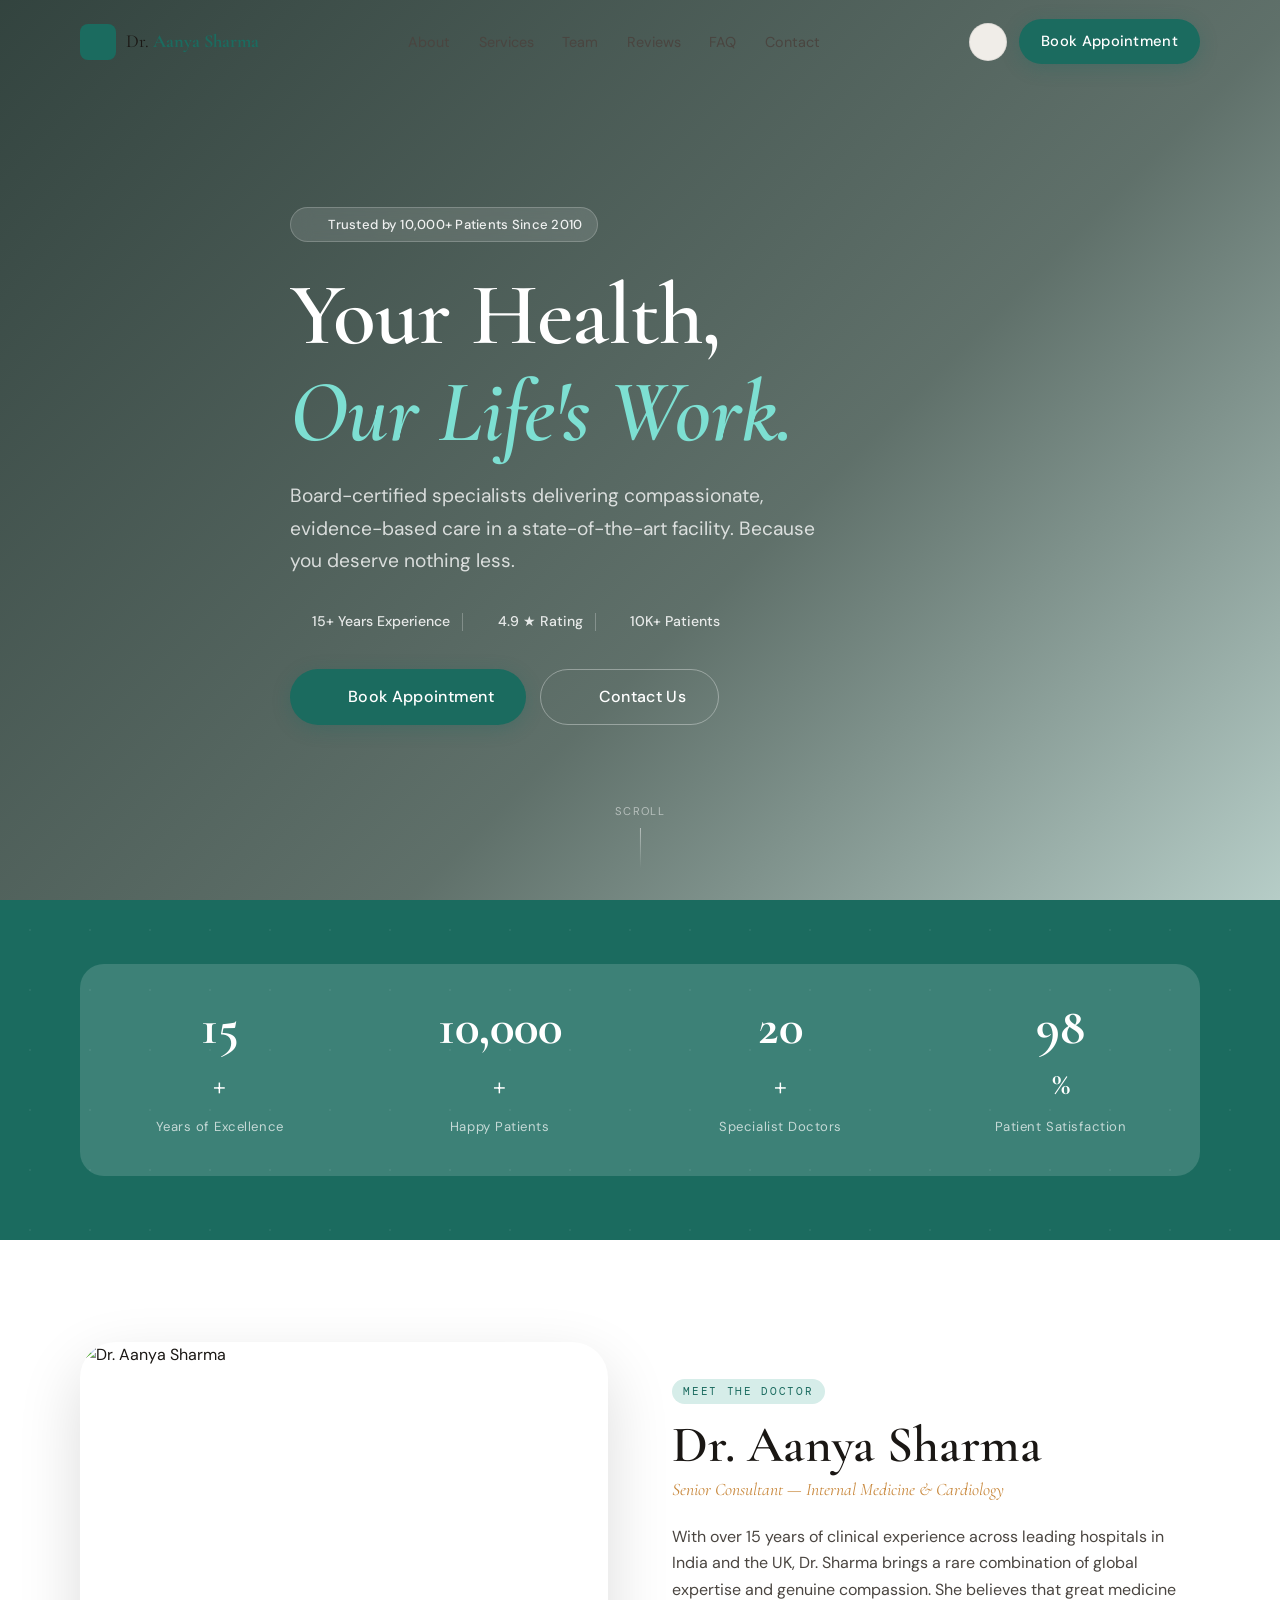
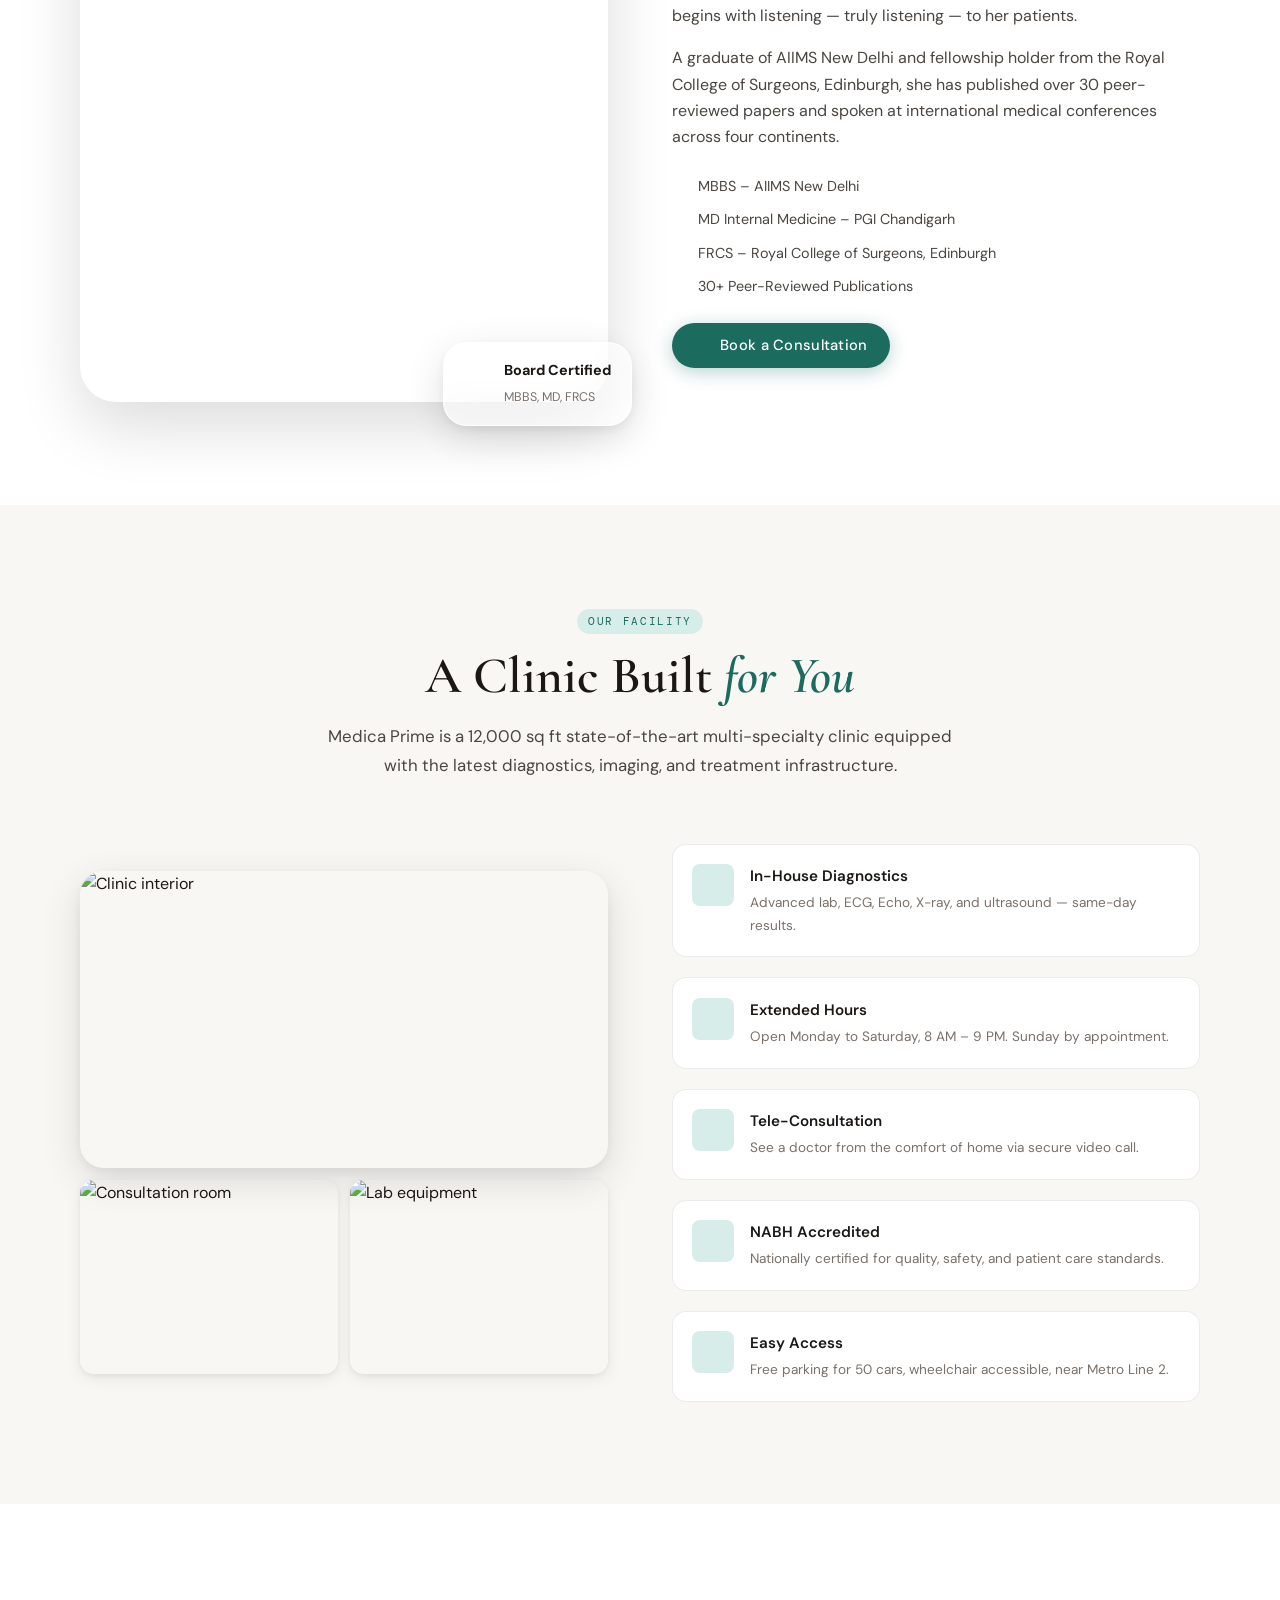
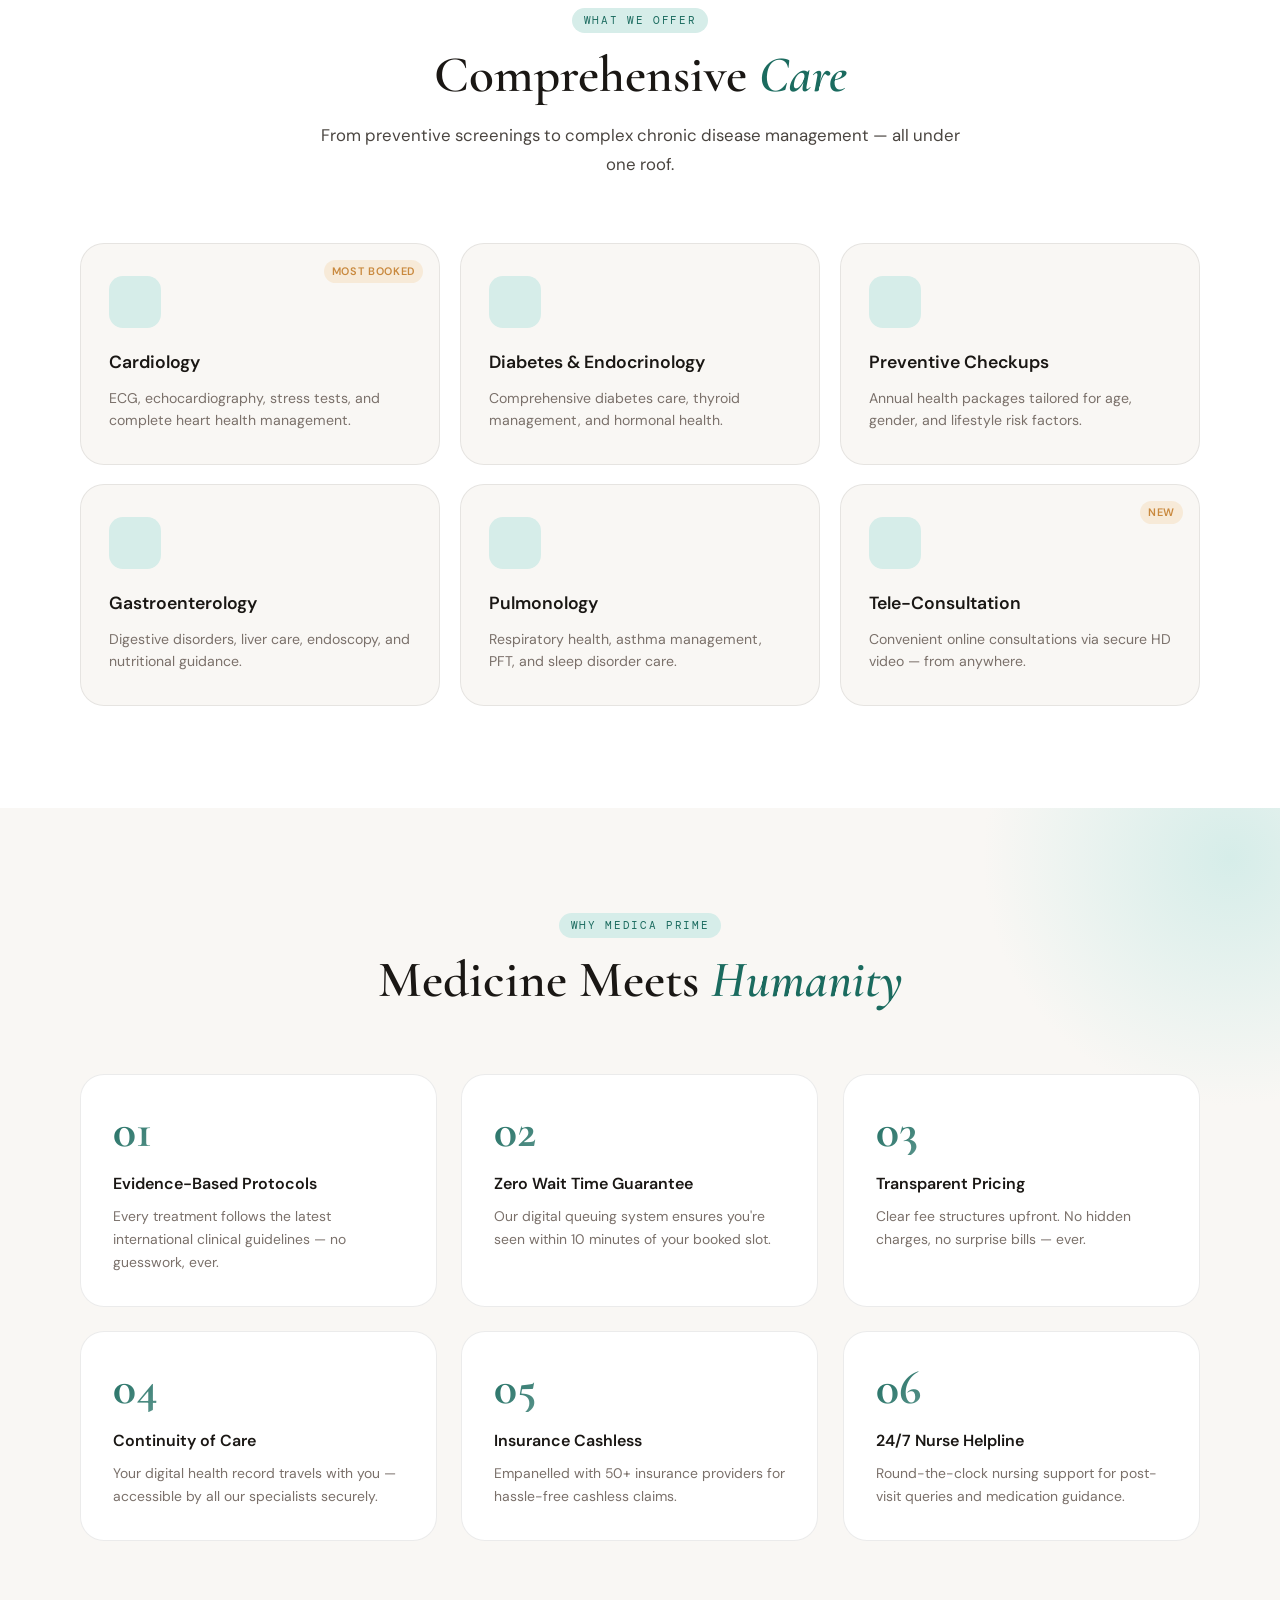
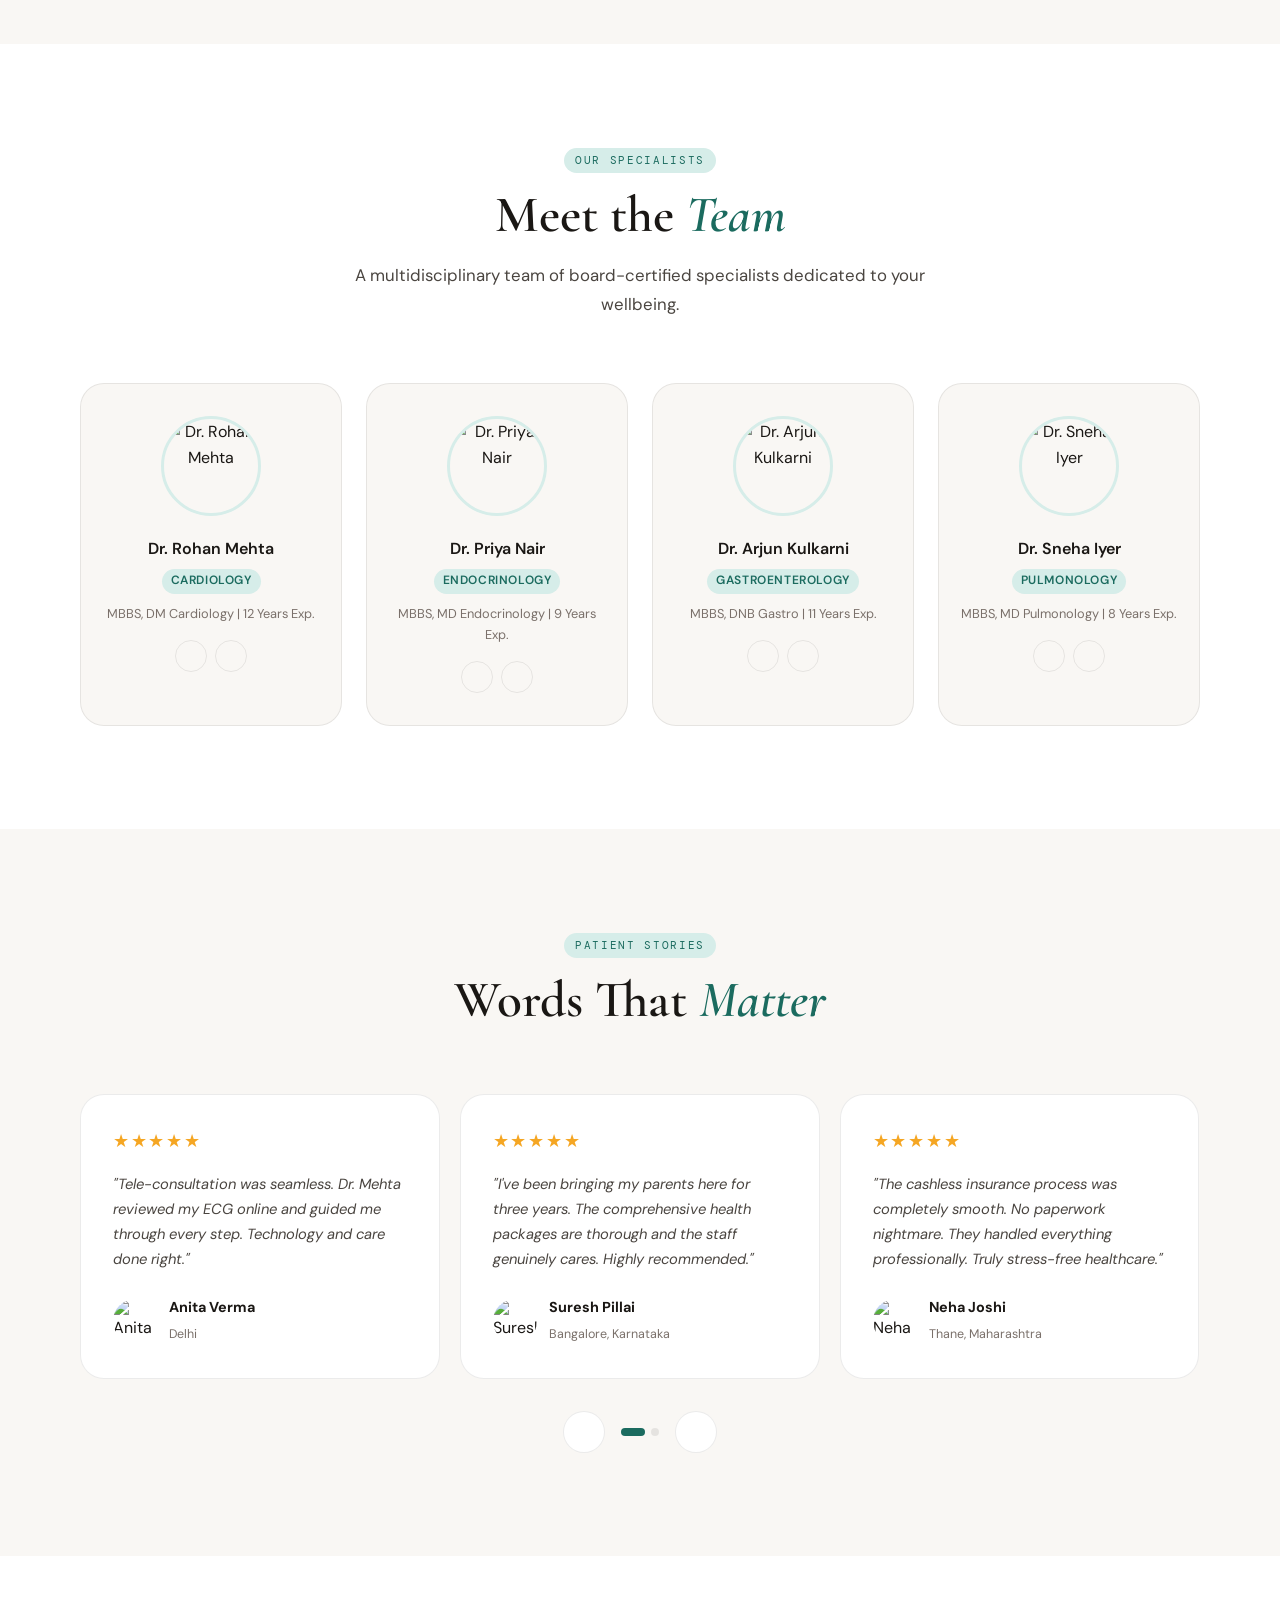
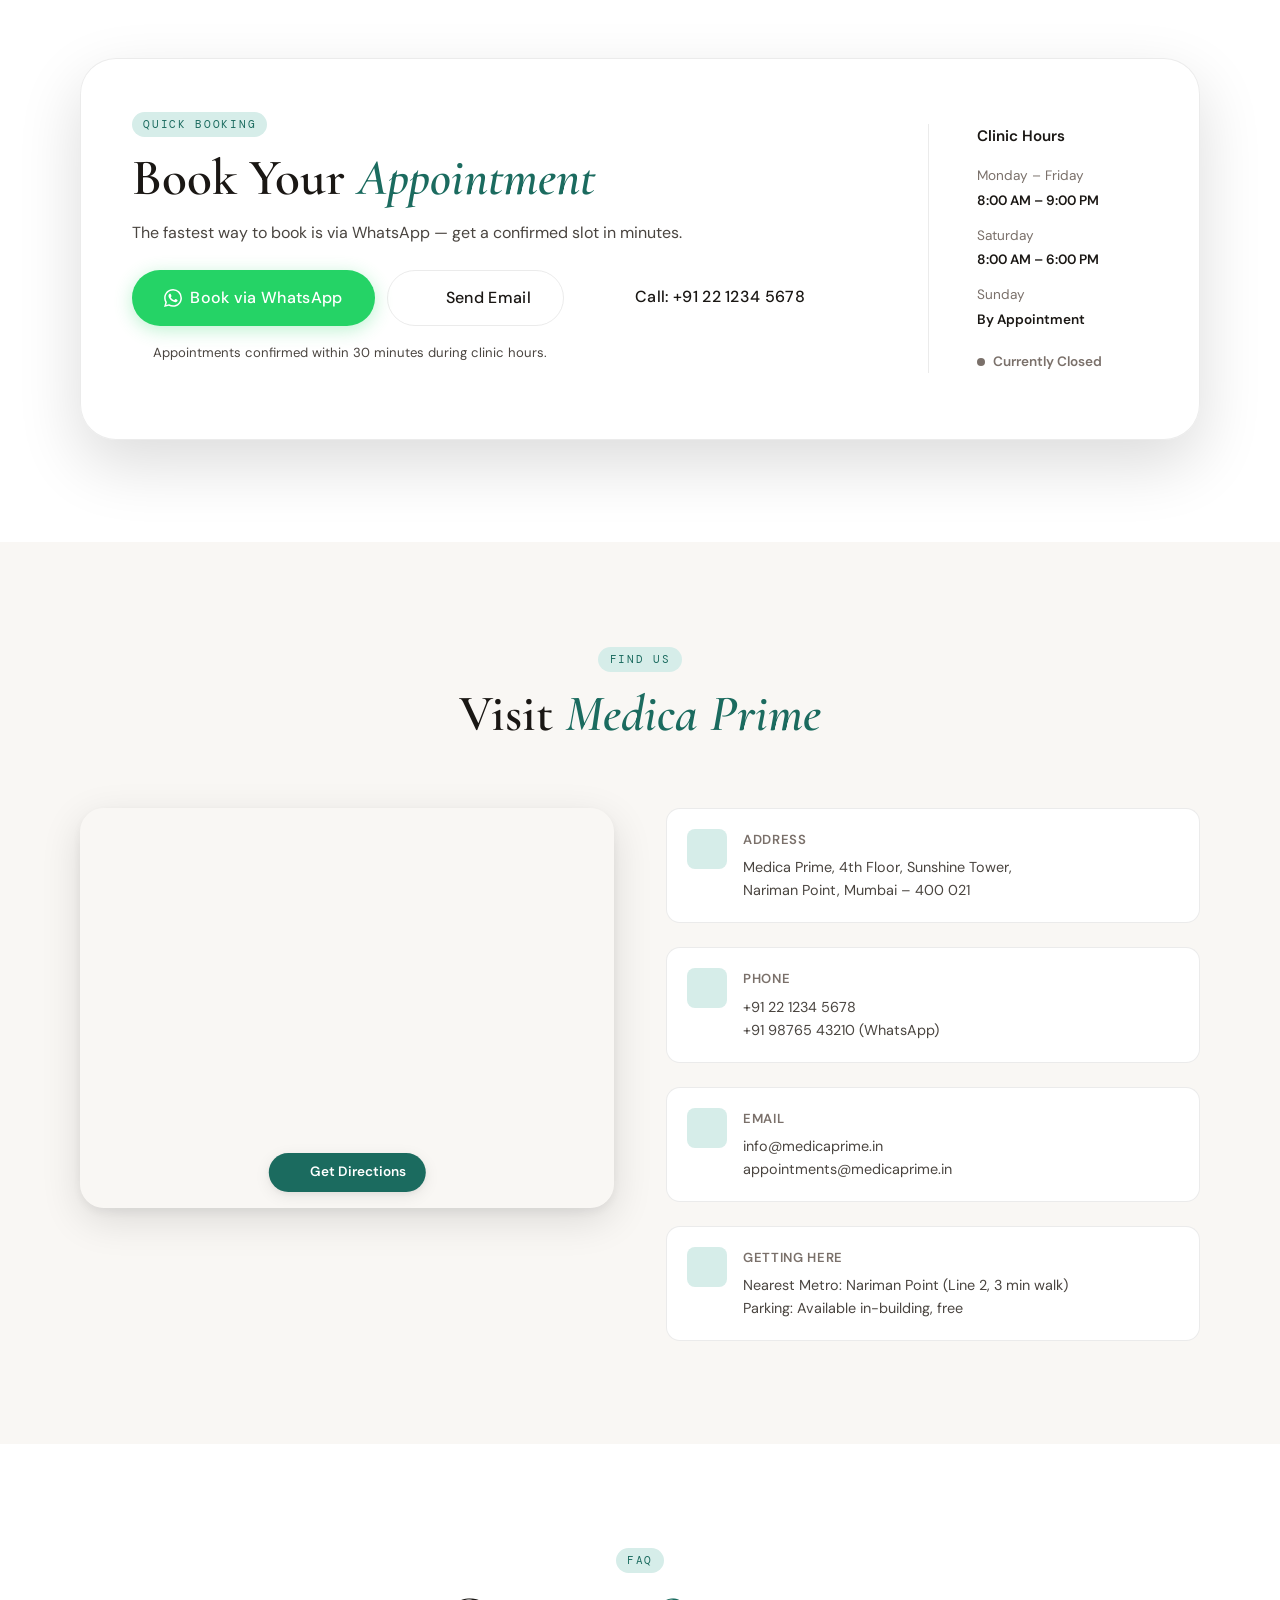
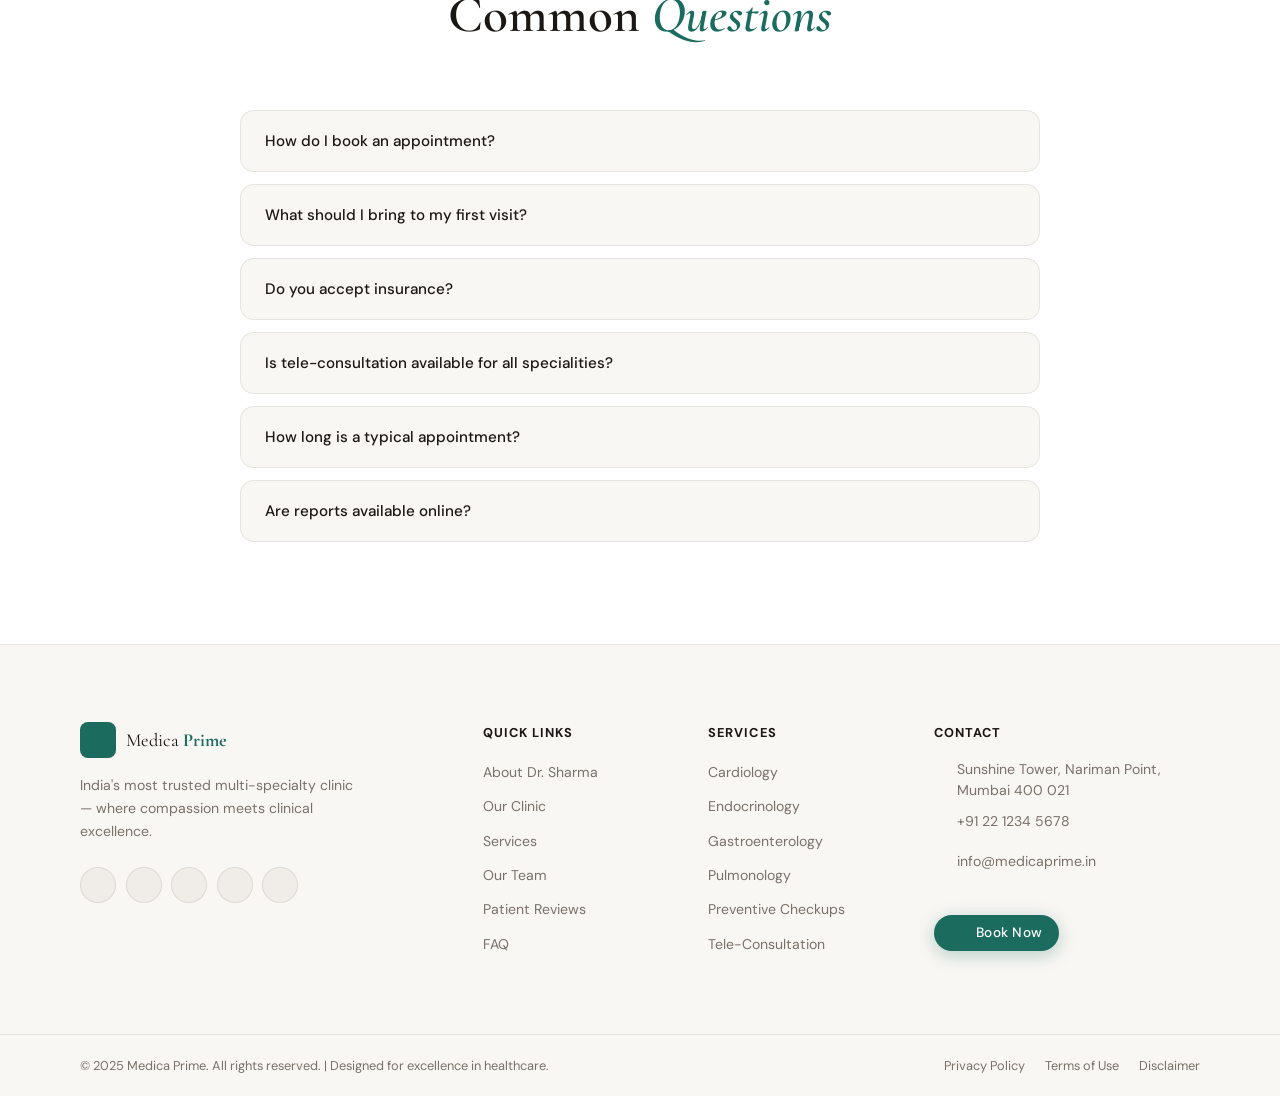
==== indx.html @ 6bb659cd "Initial commit" ====
<!DOCTYPE html>
<html lang="en" data-theme="light">
<head>
  <meta charset="UTF-8" />
  <meta name="viewport" content="width=device-width, initial-scale=1.0" />
  <meta name="description" content="Dr. Aanya Sharma – Premium Multi-Specialty Clinic in Mumbai. Book your appointment today for world-class healthcare." />
  <meta name="keywords" content="doctor, clinic, appointment, healthcare, Mumbai, specialist" />
  <meta property="og:title" content="Dr. Aanya Sharma | Premium Clinic" />
  <meta property="og:description" content="World-class healthcare with a personal touch." />
  <title>Dr. Aanya Sharma | Premium Multi-Specialty Clinic</title>

  <!-- Fonts -->
  <link rel="preconnect" href="https://fonts.googleapis.com" />
  <link rel="preconnect" href="https://fonts.gstatic.com" crossorigin />
  <link href="https://fonts.googleapis.com/css2?family=Cormorant+Garamond:ital,wght@0,300;0,400;0,600;0,700;1,400&family=DM+Sans:wght@300;400;500;600&family=DM+Mono:wght@400;500&display=swap" rel="stylesheet" />

  <!-- Lucide Icons CDN -->
  <script src="https://unpkg.com/lucide@latest/dist/umd/lucide.min.js"></script>

  <!-- GSAP -->
  <script src="https://cdnjs.cloudflare.com/ajax/libs/gsap/3.12.5/gsap.min.js"></script>
  <script src="https://cdnjs.cloudflare.com/ajax/libs/gsap/3.12.5/ScrollTrigger.min.js"></script>

  <!-- Main CSS -->
  <link rel="stylesheet" href="style.css" />
</head>
<body>

  <!-- ========== NAVBAR ========== -->
  <nav class="navbar" id="navbar" role="navigation" aria-label="Main navigation">
    <div class="nav-container">
      <a href="#home" class="nav-logo" aria-label="Dr. Aanya Sharma Home">
        <span class="logo-icon"><i data-lucide="heart-pulse"></i></span>
        <span class="logo-text">Dr. <strong>Aanya Sharma</strong></span>
      </a>
      <ul class="nav-links" id="navLinks" role="list">
        <li><a href="#about" class="nav-link">About</a></li>
        <li><a href="#services" class="nav-link">Services</a></li>
        <li><a href="#team" class="nav-link">Team</a></li>
        <li><a href="#testimonials" class="nav-link">Reviews</a></li>
        <li><a href="#faq" class="nav-link">FAQ</a></li>
        <li><a href="#contact" class="nav-link">Contact</a></li>
      </ul>
      <div class="nav-actions">
        <button class="theme-toggle" id="themeToggle" aria-label="Toggle light/dark mode">
          <i data-lucide="sun" class="icon-sun"></i>
          <i data-lucide="moon" class="icon-moon"></i>
        </button>
        <a href="#book" class="btn btn-primary nav-cta">Book Appointment</a>
        <button class="hamburger" id="hamburger" aria-label="Open menu" aria-expanded="false">
          <span></span><span></span><span></span>
        </button>
      </div>
    </div>
  </nav>

  <!-- ========== HERO ========== -->
  <section class="hero" id="home" aria-label="Hero Section">
    <!-- Video Background -->
    <div class="hero-video-wrap">
      <video autoplay muted loop playsinline class="hero-video" aria-hidden="true" poster="https://images.unsplash.com/photo-1576091160550-2173dba999ef?w=1600&q=80">
        <!-- Replace src with your actual clinic video -->
        <source src="https://www.w3schools.com/html/mov_bbb.mp4" type="video/mp4" />
      </video>
      <div class="hero-overlay"></div>
    </div>

    <div class="hero-content container">
      <div class="hero-badge reveal-up">
        <i data-lucide="shield-check"></i>
        <span>Trusted by 10,000+ Patients Since 2010</span>
      </div>
      <h1 class="hero-title reveal-up">
        Your Health, <br />
        <em>Our Life's Work.</em>
      </h1>
      <p class="hero-subtitle reveal-up">
        Board-certified specialists delivering compassionate, evidence-based care 
        in a state-of-the-art facility. Because you deserve nothing less.
      </p>

      <!-- Trust Indicators -->
      <div class="hero-trust reveal-up" aria-label="Trust indicators">
        <div class="trust-item">
          <i data-lucide="award"></i>
          <span>15+ Years Experience</span>
        </div>
        <div class="trust-divider" aria-hidden="true"></div>
        <div class="trust-item">
          <i data-lucide="star"></i>
          <span>4.9 ★ Rating</span>
        </div>
        <div class="trust-divider" aria-hidden="true"></div>
        <div class="trust-item">
          <i data-lucide="users"></i>
          <span>10K+ Patients</span>
        </div>
      </div>

      <div class="hero-actions reveal-up">
        <a href="#book" class="btn btn-primary btn-lg" id="heroBookBtn">
          <i data-lucide="calendar-plus"></i>
          Book Appointment
        </a>
        <a href="#contact" class="btn btn-outline btn-lg" id="heroContactBtn">
          <i data-lucide="mail"></i>
          Contact Us
        </a>
      </div>
    </div>

    <!-- Scroll indicator -->
    <div class="hero-scroll" aria-hidden="true">
      <span>Scroll</span>
      <div class="scroll-line"></div>
    </div>
  </section>

  <!-- ========== STATS ========== -->
  <section class="stats-section" aria-label="Clinic Statistics">
    <div class="container">
      <div class="stats-grid">
        <div class="stat-card reveal-up">
          <span class="stat-number" data-count="15">0</span><span class="stat-suffix">+</span>
          <span class="stat-label">Years of Excellence</span>
        </div>
        <div class="stat-card reveal-up">
          <span class="stat-number" data-count="10000">0</span><span class="stat-suffix">+</span>
          <span class="stat-label">Happy Patients</span>
        </div>
        <div class="stat-card reveal-up">
          <span class="stat-number" data-count="20">0</span><span class="stat-suffix">+</span>
          <span class="stat-label">Specialist Doctors</span>
        </div>
        <div class="stat-card reveal-up">
          <span class="stat-number" data-count="98">0</span><span class="stat-suffix">%</span>
          <span class="stat-label">Patient Satisfaction</span>
        </div>
      </div>
    </div>
  </section>

  <!-- ========== ABOUT DOCTOR ========== -->
  <section class="section about-section" id="about" aria-label="About the Doctor">
    <div class="container">
      <div class="about-grid">
        <div class="about-image-wrap reveal-left">
          <div class="about-img-frame">
            <img src="https://images.unsplash.com/photo-1594824476967-48c8b964273f?w=600&q=80" 
                 alt="Dr. Aanya Sharma" 
                 class="about-img" 
                 loading="lazy" />
          </div>
          <div class="about-badge-float glass">
            <i data-lucide="award"></i>
            <div>
              <strong>Board Certified</strong>
              <span>MBBS, MD, FRCS</span>
            </div>
          </div>
        </div>
        <div class="about-content reveal-right">
          <div class="section-label">Meet the Doctor</div>
          <h2 class="section-title">Dr. Aanya Sharma</h2>
          <p class="about-specialty">Senior Consultant — Internal Medicine & Cardiology</p>
          <p class="about-text">
            With over 15 years of clinical experience across leading hospitals in India and the UK, 
            Dr. Sharma brings a rare combination of global expertise and genuine compassion. 
            She believes that great medicine begins with listening — truly listening — to her patients.
          </p>
          <p class="about-text">
            A graduate of AIIMS New Delhi and fellowship holder from the Royal College of Surgeons, 
            Edinburgh, she has published over 30 peer-reviewed papers and spoken at international 
            medical conferences across four continents.
          </p>
          <div class="about-credentials">
            <div class="credential-item">
              <i data-lucide="graduation-cap"></i>
              <span>MBBS – AIIMS New Delhi</span>
            </div>
            <div class="credential-item">
              <i data-lucide="graduation-cap"></i>
              <span>MD Internal Medicine – PGI Chandigarh</span>
            </div>
            <div class="credential-item">
              <i data-lucide="award"></i>
              <span>FRCS – Royal College of Surgeons, Edinburgh</span>
            </div>
            <div class="credential-item">
              <i data-lucide="file-text"></i>
              <span>30+ Peer-Reviewed Publications</span>
            </div>
          </div>
          <a href="#book" class="btn btn-primary mt-6">
            <i data-lucide="calendar-plus"></i>
            Book a Consultation
          </a>
        </div>
      </div>
    </div>
  </section>

  <!-- ========== ABOUT CLINIC ========== -->
  <section class="section clinic-section" id="clinic" aria-label="About the Clinic">
    <div class="container">
      <div class="section-header reveal-up">
        <div class="section-label">Our Facility</div>
        <h2 class="section-title">A Clinic Built <em>for You</em></h2>
        <p class="section-subtitle">
          Medica Prime is a 12,000 sq ft state-of-the-art multi-specialty clinic 
          equipped with the latest diagnostics, imaging, and treatment infrastructure.
        </p>
      </div>
      <div class="clinic-grid">
        <div class="clinic-img-mosaic reveal-left">
          <img src="https://images.unsplash.com/photo-1519494026892-80bbd2d6fd0d?w=600&q=80" alt="Clinic interior" class="mosaic-main" loading="lazy" />
          <img src="https://images.unsplash.com/photo-1579684385127-1ef15d508118?w=300&q=80" alt="Consultation room" class="mosaic-sm1" loading="lazy" />
          <img src="https://images.unsplash.com/photo-1551190822-a9333d879b1f?w=300&q=80" alt="Lab equipment" class="mosaic-sm2" loading="lazy" />
        </div>
        <div class="clinic-features reveal-right">
          <div class="feature-item">
            <div class="feature-icon"><i data-lucide="microscope"></i></div>
            <div>
              <h4>In-House Diagnostics</h4>
              <p>Advanced lab, ECG, Echo, X-ray, and ultrasound — same-day results.</p>
            </div>
          </div>
          <div class="feature-item">
            <div class="feature-icon"><i data-lucide="clock"></i></div>
            <div>
              <h4>Extended Hours</h4>
              <p>Open Monday to Saturday, 8 AM – 9 PM. Sunday by appointment.</p>
            </div>
          </div>
          <div class="feature-item">
            <div class="feature-icon"><i data-lucide="video"></i></div>
            <div>
              <h4>Tele-Consultation</h4>
              <p>See a doctor from the comfort of home via secure video call.</p>
            </div>
          </div>
          <div class="feature-item">
            <div class="feature-icon"><i data-lucide="shield"></i></div>
            <div>
              <h4>NABH Accredited</h4>
              <p>Nationally certified for quality, safety, and patient care standards.</p>
            </div>
          </div>
          <div class="feature-item">
            <div class="feature-icon"><i data-lucide="parking-circle"></i></div>
            <div>
              <h4>Easy Access</h4>
              <p>Free parking for 50 cars, wheelchair accessible, near Metro Line 2.</p>
            </div>
          </div>
        </div>
      </div>
    </div>
  </section>

  <!-- ========== SERVICES ========== -->
  <section class="section services-section" id="services" aria-label="Our Services">
    <div class="container">
      <div class="section-header reveal-up">
        <div class="section-label">What We Offer</div>
        <h2 class="section-title">Comprehensive <em>Care</em></h2>
        <p class="section-subtitle">From preventive screenings to complex chronic disease management — all under one roof.</p>
      </div>
      <div class="services-grid">
        <div class="service-card reveal-up" tabindex="0" aria-label="Cardiology service">
          <div class="service-icon-wrap"><i data-lucide="heart-pulse"></i></div>
          <h3>Cardiology</h3>
          <p>ECG, echocardiography, stress tests, and complete heart health management.</p>
          <span class="service-tag">Most Booked</span>
        </div>
        <div class="service-card reveal-up" tabindex="0" aria-label="Diabetes & Endocrinology service">
          <div class="service-icon-wrap"><i data-lucide="activity"></i></div>
          <h3>Diabetes & Endocrinology</h3>
          <p>Comprehensive diabetes care, thyroid management, and hormonal health.</p>
        </div>
        <div class="service-card reveal-up" tabindex="0" aria-label="Preventive Health Checkups">
          <div class="service-icon-wrap"><i data-lucide="clipboard-check"></i></div>
          <h3>Preventive Checkups</h3>
          <p>Annual health packages tailored for age, gender, and lifestyle risk factors.</p>
        </div>
        <div class="service-card reveal-up" tabindex="0" aria-label="Gastroenterology">
          <div class="service-icon-wrap"><i data-lucide="pill"></i></div>
          <h3>Gastroenterology</h3>
          <p>Digestive disorders, liver care, endoscopy, and nutritional guidance.</p>
        </div>
        <div class="service-card reveal-up" tabindex="0" aria-label="Pulmonology">
          <div class="service-icon-wrap"><i data-lucide="wind"></i></div>
          <h3>Pulmonology</h3>
          <p>Respiratory health, asthma management, PFT, and sleep disorder care.</p>
        </div>
        <div class="service-card reveal-up" tabindex="0" aria-label="Tele-Consultation">
          <div class="service-icon-wrap"><i data-lucide="video"></i></div>
          <h3>Tele-Consultation</h3>
          <p>Convenient online consultations via secure HD video — from anywhere.</p>
          <span class="service-tag">New</span>
        </div>
      </div>
    </div>
  </section>

  <!-- ========== WHY CHOOSE US ========== -->
  <section class="section why-section" aria-label="Why Choose Us">
    <div class="container">
      <div class="section-header reveal-up">
        <div class="section-label">Why Medica Prime</div>
        <h2 class="section-title">Medicine Meets <em>Humanity</em></h2>
      </div>
      <div class="why-grid">
        <div class="why-card reveal-up">
          <div class="why-number">01</div>
          <h4>Evidence-Based Protocols</h4>
          <p>Every treatment follows the latest international clinical guidelines — no guesswork, ever.</p>
        </div>
        <div class="why-card reveal-up">
          <div class="why-number">02</div>
          <h4>Zero Wait Time Guarantee</h4>
          <p>Our digital queuing system ensures you're seen within 10 minutes of your booked slot.</p>
        </div>
        <div class="why-card reveal-up">
          <div class="why-number">03</div>
          <h4>Transparent Pricing</h4>
          <p>Clear fee structures upfront. No hidden charges, no surprise bills — ever.</p>
        </div>
        <div class="why-card reveal-up">
          <div class="why-number">04</div>
          <h4>Continuity of Care</h4>
          <p>Your digital health record travels with you — accessible by all our specialists securely.</p>
        </div>
        <div class="why-card reveal-up">
          <div class="why-number">05</div>
          <h4>Insurance Cashless</h4>
          <p>Empanelled with 50+ insurance providers for hassle-free cashless claims.</p>
        </div>
        <div class="why-card reveal-up">
          <div class="why-number">06</div>
          <h4>24/7 Nurse Helpline</h4>
          <p>Round-the-clock nursing support for post-visit queries and medication guidance.</p>
        </div>
      </div>
    </div>
  </section>

  <!-- ========== TEAM ========== -->
  <section class="section team-section" id="team" aria-label="Meet the Team">
    <div class="container">
      <div class="section-header reveal-up">
        <div class="section-label">Our Specialists</div>
        <h2 class="section-title">Meet the <em>Team</em></h2>
        <p class="section-subtitle">A multidisciplinary team of board-certified specialists dedicated to your wellbeing.</p>
      </div>
      <div class="team-grid">
        <div class="team-card reveal-up">
          <div class="team-img-wrap">
            <img src="https://images.unsplash.com/photo-1612349317150-e413f6a5b16d?w=400&q=80" alt="Dr. Rohan Mehta" loading="lazy" />
          </div>
          <h4>Dr. Rohan Mehta</h4>
          <span class="team-role">Cardiology</span>
          <p>MBBS, DM Cardiology | 12 Years Exp.</p>
          <div class="team-socials">
            <a href="#" aria-label="LinkedIn"><i data-lucide="linkedin"></i></a>
            <a href="#" aria-label="Email"><i data-lucide="mail"></i></a>
          </div>
        </div>
        <div class="team-card reveal-up">
          <div class="team-img-wrap">
            <img src="https://images.unsplash.com/photo-1559839734-2b71ea197ec2?w=400&q=80" alt="Dr. Priya Nair" loading="lazy" />
          </div>
          <h4>Dr. Priya Nair</h4>
          <span class="team-role">Endocrinology</span>
          <p>MBBS, MD Endocrinology | 9 Years Exp.</p>
          <div class="team-socials">
            <a href="#" aria-label="LinkedIn"><i data-lucide="linkedin"></i></a>
            <a href="#" aria-label="Email"><i data-lucide="mail"></i></a>
          </div>
        </div>
        <div class="team-card reveal-up">
          <div class="team-img-wrap">
            <img src="https://images.unsplash.com/photo-1582750433449-648ed127bb54?w=400&q=80" alt="Dr. Arjun Kulkarni" loading="lazy" />
          </div>
          <h4>Dr. Arjun Kulkarni</h4>
          <span class="team-role">Gastroenterology</span>
          <p>MBBS, DNB Gastro | 11 Years Exp.</p>
          <div class="team-socials">
            <a href="#" aria-label="LinkedIn"><i data-lucide="linkedin"></i></a>
            <a href="#" aria-label="Email"><i data-lucide="mail"></i></a>
          </div>
        </div>
        <div class="team-card reveal-up">
          <div class="team-img-wrap">
            <img src="https://images.unsplash.com/photo-1527613426441-4da17471b66d?w=400&q=80" alt="Dr. Sneha Iyer" loading="lazy" />
          </div>
          <h4>Dr. Sneha Iyer</h4>
          <span class="team-role">Pulmonology</span>
          <p>MBBS, MD Pulmonology | 8 Years Exp.</p>
          <div class="team-socials">
            <a href="#" aria-label="LinkedIn"><i data-lucide="linkedin"></i></a>
            <a href="#" aria-label="Email"><i data-lucide="mail"></i></a>
          </div>
        </div>
      </div>
    </div>
  </section>

  <!-- ========== TESTIMONIALS ========== -->
  <section class="section testimonials-section" id="testimonials" aria-label="Patient Testimonials">
    <div class="container">
      <div class="section-header reveal-up">
        <div class="section-label">Patient Stories</div>
        <h2 class="section-title">Words That <em>Matter</em></h2>
      </div>
      <div class="testimonials-track" id="testimonialsTrack" aria-label="Testimonials carousel">
        <div class="testimonials-inner" id="testimonialsInner">
          <!-- Cards duplicated for infinite scroll in JS -->
          <div class="testimonial-card">
            <div class="testi-stars" aria-label="5 stars">★★★★★</div>
            <p>"Dr. Sharma diagnosed my condition accurately after months of misdiagnosis elsewhere. She's brilliant, empathetic, and genuinely life-changing."</p>
            <div class="testi-author">
              <img src="https://images.unsplash.com/photo-1494790108377-be9c29b29330?w=60&q=80" alt="Meera Kapoor" loading="lazy" />
              <div>
                <strong>Meera Kapoor</strong>
                <span>Mumbai, Maharashtra</span>
              </div>
            </div>
          </div>
          <div class="testimonial-card">
            <div class="testi-stars" aria-label="5 stars">★★★★★</div>
            <p>"The entire team is exceptional. Zero wait time, spotless facility, and the doctors explain everything clearly. Best clinic in Mumbai without a doubt."</p>
            <div class="testi-author">
              <img src="https://images.unsplash.com/photo-1507003211169-0a1dd7228f2d?w=60&q=80" alt="Rajan Desai" loading="lazy" />
              <div>
                <strong>Rajan Desai</strong>
                <span>Pune, Maharashtra</span>
              </div>
            </div>
          </div>
          <div class="testimonial-card">
            <div class="testi-stars" aria-label="5 stars">★★★★★</div>
            <p>"Tele-consultation was seamless. Dr. Mehta reviewed my ECG online and guided me through every step. Technology and care done right."</p>
            <div class="testi-author">
              <img src="https://images.unsplash.com/photo-1438761681033-6461ffad8d80?w=60&q=80" alt="Anita Verma" loading="lazy" />
              <div>
                <strong>Anita Verma</strong>
                <span>Delhi</span>
              </div>
            </div>
          </div>
          <div class="testimonial-card">
            <div class="testi-stars" aria-label="5 stars">★★★★★</div>
            <p>"I've been bringing my parents here for three years. The comprehensive health packages are thorough and the staff genuinely cares. Highly recommended."</p>
            <div class="testi-author">
              <img src="https://images.unsplash.com/photo-1500648767791-00dcc994a43e?w=60&q=80" alt="Suresh Pillai" loading="lazy" />
              <div>
                <strong>Suresh Pillai</strong>
                <span>Bangalore, Karnataka</span>
              </div>
            </div>
          </div>
          <div class="testimonial-card">
            <div class="testi-stars" aria-label="5 stars">★★★★★</div>
            <p>"The cashless insurance process was completely smooth. No paperwork nightmare. They handled everything professionally. Truly stress-free healthcare."</p>
            <div class="testi-author">
              <img src="https://images.unsplash.com/photo-1508214751196-bcfd4ca60f91?w=60&q=80" alt="Neha Joshi" loading="lazy" />
              <div>
                <strong>Neha Joshi</strong>
                <span>Thane, Maharashtra</span>
              </div>
            </div>
          </div>
        </div>
      </div>
      <div class="testi-controls" aria-label="Testimonial controls">
        <button class="testi-btn" id="testiPrev" aria-label="Previous testimonial"><i data-lucide="arrow-left"></i></button>
        <div class="testi-dots" id="testiDots" aria-label="Testimonial pagination"></div>
        <button class="testi-btn" id="testiNext" aria-label="Next testimonial"><i data-lucide="arrow-right"></i></button>
      </div>
    </div>
  </section>

  <!-- ========== BOOK APPOINTMENT ========== -->
  <section class="section book-section" id="book" aria-label="Book Appointment">
    <div class="container">
      <div class="book-card glass reveal-up">
        <div class="book-content">
          <div class="section-label">Quick Booking</div>
          <h2 class="section-title">Book Your <em>Appointment</em></h2>
          <p>The fastest way to book is via WhatsApp — get a confirmed slot in minutes.</p>
          <div class="book-options">
            <a href="#" class="btn btn-whatsapp btn-lg" id="whatsappBookBtn">
              <svg viewBox="0 0 24 24" width="22" height="22" fill="currentColor" aria-hidden="true"><path d="M17.472 14.382c-.297-.149-1.758-.867-2.03-.967-.273-.099-.471-.148-.67.15-.197.297-.767.966-.94 1.164-.173.199-.347.223-.644.075-.297-.15-1.255-.463-2.39-1.475-.883-.788-1.48-1.761-1.653-2.059-.173-.297-.018-.458.13-.606.134-.133.298-.347.446-.52.149-.174.198-.298.298-.497.099-.198.05-.371-.025-.52-.075-.149-.669-1.612-.916-2.207-.242-.579-.487-.5-.669-.51-.173-.008-.371-.01-.57-.01-.198 0-.52.074-.792.372-.272.297-1.04 1.016-1.04 2.479 0 1.462 1.065 2.875 1.213 3.074.149.198 2.096 3.2 5.077 4.487.709.306 1.262.489 1.694.625.712.227 1.36.195 1.871.118.571-.085 1.758-.719 2.006-1.413.248-.694.248-1.289.173-1.413-.074-.124-.272-.198-.57-.347m-5.421 7.403h-.004a9.87 9.87 0 01-5.031-1.378l-.361-.214-3.741.982.998-3.648-.235-.374a9.86 9.86 0 01-1.51-5.26c.001-5.45 4.436-9.884 9.888-9.884 2.64 0 5.122 1.03 6.988 2.898a9.825 9.825 0 012.893 6.994c-.003 5.45-4.437 9.884-9.885 9.884m8.413-18.297A11.815 11.815 0 0012.05 0C5.495 0 .16 5.335.157 11.892c0 2.096.547 4.142 1.588 5.945L.057 24l6.305-1.654a11.882 11.882 0 005.683 1.448h.005c6.554 0 11.89-5.335 11.893-11.893a11.821 11.821 0 00-3.48-8.413z"/></svg>
              Book via WhatsApp
            </a>
            <a href="#" class="btn btn-outline btn-lg" id="emailContactBtn">
              <i data-lucide="mail"></i>
              Send Email
            </a>
            <a href="tel:+912212345678" class="btn btn-glass btn-lg">
              <i data-lucide="phone"></i>
              Call: +91 22 1234 5678
            </a>
          </div>
          <p class="book-note"><i data-lucide="info"></i> Appointments confirmed within 30 minutes during clinic hours.</p>
        </div>
        <div class="book-timing">
          <h4>Clinic Hours</h4>
          <ul class="timing-list">
            <li><span>Monday – Friday</span><strong>8:00 AM – 9:00 PM</strong></li>
            <li><span>Saturday</span><strong>8:00 AM – 6:00 PM</strong></li>
            <li><span>Sunday</span><strong>By Appointment</strong></li>
          </ul>
          <div class="open-badge" id="openBadge">
            <span class="open-dot"></span>
            <span id="openStatus">Checking hours…</span>
          </div>
        </div>
      </div>
    </div>
  </section>

  <!-- ========== MAP + CONTACT ========== -->
  <section class="section contact-section" id="contact" aria-label="Contact and Location">
    <div class="container">
      <div class="section-header reveal-up">
        <div class="section-label">Find Us</div>
        <h2 class="section-title">Visit <em>Medica Prime</em></h2>
      </div>
      <div class="contact-grid">
        <div class="map-wrap reveal-left">
          <iframe
            title="Medica Prime Clinic Location"
            src="https://www.google.com/maps/embed?pb=!1m18!1m12!1m3!1d3771.2956!2d72.8777!3d19.0760!2m3!1f0!2f0!3f0!3m2!1i1024!2i768!4f13.1!3m3!1m2!1s0x3be7ce5a80000001%3A0x1234abcd!2sMumbai%2C+Maharashtra!5e0!3m2!1sen!2sin!4v1700000000000"
            allowfullscreen=""
            loading="lazy"
            referrerpolicy="no-referrer-when-downgrade"
            aria-label="Clinic location map">
          </iframe>
          <a href="https://maps.google.com/?q=Mumbai+Maharashtra" target="_blank" rel="noopener" class="directions-btn">
            <i data-lucide="navigation"></i> Get Directions
          </a>
        </div>
        <div class="contact-info reveal-right">
          <div class="contact-item">
            <div class="ci-icon"><i data-lucide="map-pin"></i></div>
            <div>
              <h5>Address</h5>
              <p>Medica Prime, 4th Floor, Sunshine Tower,<br />Nariman Point, Mumbai – 400 021</p>
            </div>
          </div>
          <div class="contact-item">
            <div class="ci-icon"><i data-lucide="phone"></i></div>
            <div>
              <h5>Phone</h5>
              <a href="tel:+912212345678">+91 22 1234 5678</a>
              <a href="tel:+919876543210">+91 98765 43210 (WhatsApp)</a>
            </div>
          </div>
          <div class="contact-item">
            <div class="ci-icon"><i data-lucide="mail"></i></div>
            <div>
              <h5>Email</h5>
              <a href="mailto:info@medicaprime.in">info@medicaprime.in</a>
              <a href="mailto:appointments@medicaprime.in">appointments@medicaprime.in</a>
            </div>
          </div>
          <div class="contact-item">
            <div class="ci-icon"><i data-lucide="train-front"></i></div>
            <div>
              <h5>Getting Here</h5>
              <p>Nearest Metro: Nariman Point (Line 2, 3 min walk)<br />Parking: Available in-building, free</p>
            </div>
          </div>
        </div>
      </div>
    </div>
  </section>

  <!-- ========== FAQ ========== -->
  <section class="section faq-section" id="faq" aria-label="Frequently Asked Questions">
    <div class="container">
      <div class="section-header reveal-up">
        <div class="section-label">FAQ</div>
        <h2 class="section-title">Common <em>Questions</em></h2>
      </div>
      <div class="faq-grid">
        <div class="faq-item reveal-up">
          <button class="faq-question" aria-expanded="false">
            <span>How do I book an appointment?</span>
            <i data-lucide="plus"></i>
          </button>
          <div class="faq-answer">
            <p>You can book via WhatsApp (fastest), phone call, email, or walk-in. Our WhatsApp booking gets confirmed within 30 minutes during clinic hours. Simply tap the "Book via WhatsApp" button on this page.</p>
          </div>
        </div>
        <div class="faq-item reveal-up">
          <button class="faq-question" aria-expanded="false">
            <span>What should I bring to my first visit?</span>
            <i data-lucide="plus"></i>
          </button>
          <div class="faq-answer">
            <p>Please carry a valid photo ID, previous medical records/reports if any, your current medication list, and your insurance card if applicable. Arriving 10 minutes early for paperwork is recommended.</p>
          </div>
        </div>
        <div class="faq-item reveal-up">
          <button class="faq-question" aria-expanded="false">
            <span>Do you accept insurance?</span>
            <i data-lucide="plus"></i>
          </button>
          <div class="faq-answer">
            <p>Yes, we are empanelled with 50+ insurance providers including Star Health, HDFC ERGO, Niva Bupa, and all major PSU insurers. We support cashless claims directly — no reimbursement hassle.</p>
          </div>
        </div>
        <div class="faq-item reveal-up">
          <button class="faq-question" aria-expanded="false">
            <span>Is tele-consultation available for all specialities?</span>
            <i data-lucide="plus"></i>
          </button>
          <div class="faq-answer">
            <p>Tele-consultation is available for Internal Medicine, Cardiology follow-ups, Endocrinology, and Pulmonology. Physical visits are required for first-time consultations and procedure-based specialities.</p>
          </div>
        </div>
        <div class="faq-item reveal-up">
          <button class="faq-question" aria-expanded="false">
            <span>How long is a typical appointment?</span>
            <i data-lucide="plus"></i>
          </button>
          <div class="faq-answer">
            <p>Initial consultations are 30–45 minutes. Follow-up visits are typically 15–20 minutes. We allocate sufficient time per patient — we do not rush consultations.</p>
          </div>
        </div>
        <div class="faq-item reveal-up">
          <button class="faq-question" aria-expanded="false">
            <span>Are reports available online?</span>
            <i data-lucide="plus"></i>
          </button>
          <div class="faq-answer">
            <p>Yes. All lab reports and imaging are uploaded to our secure patient portal within 24 hours. You will receive an SMS with a download link. Your doctor will call you to discuss results.</p>
          </div>
        </div>
      </div>
    </div>
  </section>

  <!-- ========== FOOTER ========== -->
  <footer class="footer" id="footer" role="contentinfo">
    <div class="footer-top">
      <div class="container">
        <div class="footer-grid">
          <div class="footer-brand">
            <a href="#home" class="nav-logo footer-logo" aria-label="Home">
              <span class="logo-icon"><i data-lucide="heart-pulse"></i></span>
              <span class="logo-text">Medica <strong>Prime</strong></span>
            </a>
            <p>India's most trusted multi-specialty clinic — where compassion meets clinical excellence.</p>
            <div class="footer-socials">
              <a href="#" aria-label="Facebook"><i data-lucide="facebook"></i></a>
              <a href="#" aria-label="Instagram"><i data-lucide="instagram"></i></a>
              <a href="#" aria-label="Twitter"><i data-lucide="twitter"></i></a>
              <a href="#" aria-label="LinkedIn"><i data-lucide="linkedin"></i></a>
              <a href="#" aria-label="YouTube"><i data-lucide="youtube"></i></a>
            </div>
          </div>
          <div class="footer-links">
            <h5>Quick Links</h5>
            <ul role="list">
              <li><a href="#about">About Dr. Sharma</a></li>
              <li><a href="#clinic">Our Clinic</a></li>
              <li><a href="#services">Services</a></li>
              <li><a href="#team">Our Team</a></li>
              <li><a href="#testimonials">Patient Reviews</a></li>
              <li><a href="#faq">FAQ</a></li>
            </ul>
          </div>
          <div class="footer-links">
            <h5>Services</h5>
            <ul role="list">
              <li><a href="#services">Cardiology</a></li>
              <li><a href="#services">Endocrinology</a></li>
              <li><a href="#services">Gastroenterology</a></li>
              <li><a href="#services">Pulmonology</a></li>
              <li><a href="#services">Preventive Checkups</a></li>
              <li><a href="#services">Tele-Consultation</a></li>
            </ul>
          </div>
          <div class="footer-contact">
            <h5>Contact</h5>
            <address>
              <p><i data-lucide="map-pin"></i> Sunshine Tower, Nariman Point, Mumbai 400 021</p>
              <p><i data-lucide="phone"></i> <a href="tel:+912212345678">+91 22 1234 5678</a></p>
              <p><i data-lucide="mail"></i> <a href="mailto:info@medicaprime.in">info@medicaprime.in</a></p>
            </address>
            <a href="#book" class="btn btn-primary btn-sm mt-6">
              <i data-lucide="calendar-plus"></i>
              Book Now
            </a>
          </div>
        </div>
      </div>
    </div>
    <div class="footer-bottom">
      <div class="container">
        <p>© 2025 Medica Prime. All rights reserved. | Designed for excellence in healthcare.</p>
        <div class="footer-legal">
          <a href="#">Privacy Policy</a>
          <a href="#">Terms of Use</a>
          <a href="#">Disclaimer</a>
        </div>
      </div>
    </div>
  </footer>

  <!-- ========== SCROLL TO TOP ========== -->
  <button class="scroll-top" id="scrollTop" aria-label="Scroll to top">
    <i data-lucide="arrow-up"></i>
  </button>

  <!-- Main JS -->
  <script src="main.js"></script>
</body>
</html>
---- style.css ----
/* ============================================================
   MEDICA PRIME — CLINIC WEBSITE STYLESHEET
   Fonts: Cormorant Garamond (display) + DM Sans (body)
   ============================================================ */

/* ── DESIGN TOKENS ────────────────────────────────────────── */
:root {
  /* Core Palette – Light */
  --clr-bg:        #f9f7f4;
  --clr-bg-2:      #ffffff;
  --clr-surface:   #f0ede8;
  --clr-border:    rgba(0,0,0,0.08);
  --clr-text:      #1a1714;
  --clr-text-2:    #4a4540;
  --clr-text-3:    #7a706a;

  /* Brand */
  --clr-primary:   #1b6b5f;
  --clr-primary-h: #145249;
  --clr-primary-l: #d6ede9;
  --clr-accent:    #c9893e;
  --clr-accent-l:  #f7ead8;

  /* Status */
  --clr-success:   #2d9c6e;
  --clr-whatsapp:  #25d366;

  /* Glass */
  --glass-bg:      rgba(255,255,255,0.65);
  --glass-border:  rgba(255,255,255,0.9);
  --glass-blur:    blur(18px);

  /* Shadows */
  --shadow-sm:     0 1px 3px rgba(0,0,0,0.06), 0 1px 2px rgba(0,0,0,0.04);
  --shadow-md:     0 4px 16px rgba(0,0,0,0.08), 0 2px 6px rgba(0,0,0,0.05);
  --shadow-lg:     0 12px 40px rgba(0,0,0,0.12), 0 4px 12px rgba(0,0,0,0.06);
  --shadow-xl:     0 24px 64px rgba(0,0,0,0.14);

  /* Typography */
  --font-display:  'Cormorant Garamond', Georgia, serif;
  --font-body:     'DM Sans', -apple-system, sans-serif;
  --font-mono:     'DM Mono', monospace;

  /* Spacing */
  --space-xs:      0.5rem;
  --space-sm:      1rem;
  --space-md:      1.5rem;
  --space-lg:      2.5rem;
  --space-xl:      4rem;
  --space-2xl:     6rem;

  /* Radius */
  --r-sm:  8px;
  --r-md:  14px;
  --r-lg:  24px;
  --r-xl:  36px;
  --r-full: 999px;

  /* Transitions */
  --ease:  cubic-bezier(0.16, 1, 0.3, 1);
  --dur:   0.4s;
}

[data-theme="dark"] {
  --clr-bg:        #0f1210;
  --clr-bg-2:      #171d1b;
  --clr-surface:   #1e2622;
  --clr-border:    rgba(255,255,255,0.08);
  --clr-text:      #f0ede8;
  --clr-text-2:    #c5bfb8;
  --clr-text-3:    #8a847e;
  --clr-primary:   #3db89e;
  --clr-primary-h: #4ecdb2;
  --clr-primary-l: #0e2b27;
  --clr-accent:    #d9a05e;
  --clr-accent-l:  #2a1e0a;
  --glass-bg:      rgba(15,18,16,0.75);
  --glass-border:  rgba(255,255,255,0.08);
  --shadow-sm:     0 1px 3px rgba(0,0,0,0.3);
  --shadow-md:     0 4px 16px rgba(0,0,0,0.35);
  --shadow-lg:     0 12px 40px rgba(0,0,0,0.45);
  --shadow-xl:     0 24px 64px rgba(0,0,0,0.55);
}

/* ── RESET & BASE ──────────────────────────────────────────── */
*, *::before, *::after { box-sizing: border-box; margin: 0; padding: 0; }

html {
  font-size: 16px;
  scroll-behavior: smooth;
  -webkit-text-size-adjust: 100%;
}

body {
  font-family: var(--font-body);
  background: var(--clr-bg);
  color: var(--clr-text);
  line-height: 1.65;
  overflow-x: hidden;
  transition: background var(--dur) var(--ease), color var(--dur) var(--ease);
}

img { display: block; max-width: 100%; height: auto; object-fit: cover; }
a { color: inherit; text-decoration: none; }
button { font-family: inherit; cursor: pointer; border: none; background: none; }
ul { list-style: none; }
address { font-style: normal; }

/* ── UTILITY ──────────────────────────────────────────────── */
.container {
  width: 100%;
  max-width: 1200px;
  margin-inline: auto;
  padding-inline: clamp(1rem, 5vw, 2.5rem);
}

.section {
  padding-block: clamp(4rem, 8vw, 7rem);
}

.section-header {
  text-align: center;
  max-width: 640px;
  margin-inline: auto;
  margin-bottom: clamp(2.5rem, 5vw, 4rem);
}

.section-label {
  display: inline-block;
  font-family: var(--font-mono);
  font-size: 0.7rem;
  letter-spacing: 0.15em;
  text-transform: uppercase;
  color: var(--clr-primary);
  background: var(--clr-primary-l);
  padding: 0.3em 1em;
  border-radius: var(--r-full);
  margin-bottom: 0.85rem;
}

.section-title {
  font-family: var(--font-display);
  font-size: clamp(2rem, 4vw, 3.2rem);
  font-weight: 600;
  line-height: 1.15;
  color: var(--clr-text);
}
.section-title em { font-style: italic; color: var(--clr-primary); }

.section-subtitle {
  margin-top: 1rem;
  color: var(--clr-text-2);
  font-size: 1.05rem;
  line-height: 1.7;
}

.mt-6 { margin-top: 1.5rem; }

.glass {
  background: var(--glass-bg);
  backdrop-filter: var(--glass-blur);
  -webkit-backdrop-filter: var(--glass-blur);
  border: 1px solid var(--glass-border);
}

/* ── REVEAL ANIMATIONS (pre-state, JS adds .is-visible) ─── */
.reveal-up, .reveal-left, .reveal-right {
  opacity: 0;
  will-change: transform, opacity;
  transition: opacity 0.7s var(--ease), transform 0.7s var(--ease);
}
.reveal-up    { transform: translateY(32px); }
.reveal-left  { transform: translateX(-36px); }
.reveal-right { transform: translateX(36px); }

.reveal-up.is-visible,
.reveal-left.is-visible,
.reveal-right.is-visible {
  opacity: 1;
  transform: none;
}

/* ── BUTTONS ─────────────────────────────────────────────── */
.btn {
  display: inline-flex;
  align-items: center;
  gap: 0.5rem;
  padding: 0.7em 1.5em;
  border-radius: var(--r-full);
  font-size: 0.92rem;
  font-weight: 500;
  letter-spacing: 0.02em;
  transition: transform 0.2s var(--ease), box-shadow 0.2s var(--ease), background 0.2s;
  white-space: nowrap;
}
.btn:hover  { transform: translateY(-2px); }
.btn:active { transform: translateY(0); }

.btn-primary {
  background: var(--clr-primary);
  color: #fff;
  box-shadow: 0 4px 18px rgba(27,107,95,0.3);
}
.btn-primary:hover {
  background: var(--clr-primary-h);
  box-shadow: 0 8px 28px rgba(27,107,95,0.4);
}

.btn-outline {
  border: 1.5px solid var(--clr-border);
  color: var(--clr-text);
  background: transparent;
}
.btn-outline:hover {
  border-color: var(--clr-primary);
  color: var(--clr-primary);
  background: var(--clr-primary-l);
}

.btn-glass {
  background: var(--glass-bg);
  backdrop-filter: var(--glass-blur);
  -webkit-backdrop-filter: var(--glass-blur);
  border: 1px solid var(--glass-border);
  color: var(--clr-text);
}
.btn-glass:hover {
  background: var(--clr-surface);
}

.btn-whatsapp {
  background: var(--clr-whatsapp);
  color: #fff;
  box-shadow: 0 4px 18px rgba(37,211,102,0.3);
}
.btn-whatsapp:hover {
  filter: brightness(1.07);
  box-shadow: 0 8px 28px rgba(37,211,102,0.4);
}

.btn-lg { padding: 0.85em 2em; font-size: 1rem; }
.btn-sm { padding: 0.5em 1.2em; font-size: 0.85rem; }

.btn svg, .btn [data-lucide] { width: 18px; height: 18px; flex-shrink: 0; }

/* ── NAVBAR ──────────────────────────────────────────────── */
.navbar {
  position: fixed;
  top: 0; left: 0; right: 0;
  z-index: 999;
  padding: 1.2rem 0;
  transition: padding 0.3s var(--ease), background 0.3s var(--ease), box-shadow 0.3s;
}
.navbar.scrolled {
  padding: 0.7rem 0;
  background: var(--glass-bg);
  backdrop-filter: var(--glass-blur);
  -webkit-backdrop-filter: var(--glass-blur);
  box-shadow: var(--shadow-md);
  border-bottom: 1px solid var(--clr-border);
}

.nav-container {
  display: flex;
  align-items: center;
  justify-content: space-between;
  gap: 1rem;
  max-width: 1200px;
  margin-inline: auto;
  padding-inline: clamp(1rem, 5vw, 2.5rem);
}

.nav-logo {
  display: flex;
  align-items: center;
  gap: 0.6rem;
  flex-shrink: 0;
}
.logo-icon {
  width: 36px; height: 36px;
  background: var(--clr-primary);
  color: #fff;
  border-radius: var(--r-sm);
  display: flex;
  align-items: center;
  justify-content: center;
}
.logo-icon [data-lucide] { width: 18px; height: 18px; }
.logo-text {
  font-family: var(--font-display);
  font-size: 1.15rem;
  font-weight: 400;
  color: var(--clr-text);
}
.logo-text strong { font-weight: 700; color: var(--clr-primary); }

.nav-links {
  display: flex;
  align-items: center;
  gap: 0.25rem;
}
.nav-link {
  padding: 0.4em 0.85em;
  border-radius: var(--r-full);
  font-size: 0.9rem;
  color: var(--clr-text-2);
  transition: color 0.2s, background 0.2s;
}
.nav-link:hover, .nav-link.active {
  color: var(--clr-primary);
  background: var(--clr-primary-l);
}

.nav-actions {
  display: flex;
  align-items: center;
  gap: 0.75rem;
}

.theme-toggle {
  width: 38px; height: 38px;
  border-radius: var(--r-full);
  background: var(--clr-surface);
  border: 1px solid var(--clr-border);
  display: flex;
  align-items: center;
  justify-content: center;
  color: var(--clr-text-2);
  transition: background 0.2s, color 0.2s;
  position: relative;
}
.theme-toggle:hover { background: var(--clr-primary-l); color: var(--clr-primary); }
.theme-toggle [data-lucide] { width: 17px; height: 17px; position: absolute; transition: opacity 0.3s, transform 0.3s; }
.icon-moon { opacity: 0; transform: rotate(-90deg) scale(0.7); }

[data-theme="dark"] .icon-sun  { opacity: 0; transform: rotate(90deg) scale(0.7); }
[data-theme="dark"] .icon-moon { opacity: 1; transform: none; }

.hamburger {
  display: none;
  flex-direction: column;
  justify-content: space-between;
  width: 26px; height: 18px;
  padding: 0;
}
.hamburger span {
  display: block;
  height: 2px;
  background: var(--clr-text);
  border-radius: 2px;
  transition: transform 0.3s, opacity 0.3s, width 0.3s;
}
.hamburger.open span:nth-child(1) { transform: translateY(8px) rotate(45deg); }
.hamburger.open span:nth-child(2) { opacity: 0; width: 0; }
.hamburger.open span:nth-child(3) { transform: translateY(-8px) rotate(-45deg); }

/* ── HERO ─────────────────────────────────────────────────── */
.hero {
  position: relative;
  min-height: 100svh;
  display: flex;
  align-items: center;
  overflow: hidden;
  color: #fff;
}

.hero-video-wrap {
  position: absolute;
  inset: 0;
  z-index: 0;
}
.hero-video {
  width: 100%; height: 100%;
  object-fit: cover;
  filter: saturate(0.6);
}
.hero-overlay {
  position: absolute;
  inset: 0;
  background: linear-gradient(
    135deg,
    rgba(7,28,23,0.82) 0%,
    rgba(13,40,32,0.65) 60%,
    rgba(27,107,95,0.3) 100%
  );
}

.hero-content {
  position: relative;
  z-index: 1;
  padding-top: 7rem;
  padding-bottom: 5rem;
  max-width: 780px;
}

.hero-badge {
  display: inline-flex;
  align-items: center;
  gap: 0.5rem;
  background: rgba(255,255,255,0.12);
  backdrop-filter: blur(10px);
  -webkit-backdrop-filter: blur(10px);
  border: 1px solid rgba(255,255,255,0.2);
  color: rgba(255,255,255,0.9);
  border-radius: var(--r-full);
  padding: 0.45em 1.1em;
  font-size: 0.82rem;
  font-weight: 500;
  letter-spacing: 0.02em;
  margin-bottom: 1.5rem;
}
.hero-badge [data-lucide] { width: 15px; height: 15px; color: #4ecdb2; }

.hero-title {
  font-family: var(--font-display);
  font-size: clamp(2.8rem, 7vw, 5.5rem);
  font-weight: 600;
  line-height: 1.1;
  letter-spacing: -0.01em;
  color: #fff;
  margin-bottom: 1.25rem;
}
.hero-title em {
  font-style: italic;
  color: #7ddfd2;
}

.hero-subtitle {
  font-size: clamp(1rem, 1.8vw, 1.2rem);
  color: rgba(255,255,255,0.78);
  line-height: 1.7;
  max-width: 560px;
  margin-bottom: 2rem;
}

.hero-trust {
  display: flex;
  align-items: center;
  flex-wrap: wrap;
  gap: 0.75rem;
  margin-bottom: 2.25rem;
}
.trust-item {
  display: flex;
  align-items: center;
  gap: 0.4rem;
  font-size: 0.88rem;
  color: rgba(255,255,255,0.85);
  font-weight: 500;
}
.trust-item [data-lucide] { width: 16px; height: 16px; color: #7ddfd2; }
.trust-divider { width: 1px; height: 18px; background: rgba(255,255,255,0.25); }

.hero-actions {
  display: flex;
  flex-wrap: wrap;
  gap: 0.85rem;
}
.hero-actions .btn-outline {
  border-color: rgba(255,255,255,0.35);
  color: #fff;
}
.hero-actions .btn-outline:hover {
  border-color: #fff;
  background: rgba(255,255,255,0.12);
  color: #fff;
}

.hero-scroll {
  position: absolute;
  bottom: 2rem;
  left: 50%;
  transform: translateX(-50%);
  z-index: 2;
  display: flex;
  flex-direction: column;
  align-items: center;
  gap: 0.5rem;
  font-size: 0.7rem;
  letter-spacing: 0.12em;
  text-transform: uppercase;
  color: rgba(255,255,255,0.5);
}
.scroll-line {
  width: 1px;
  height: 40px;
  background: linear-gradient(to bottom, rgba(255,255,255,0.5), transparent);
  animation: scrollPulse 2s ease-in-out infinite;
}
@keyframes scrollPulse {
  0%, 100% { opacity: 1; transform: scaleY(1); }
  50% { opacity: 0.4; transform: scaleY(0.6); }
}

/* ── STATS ────────────────────────────────────────────────── */
.stats-section {
  padding-block: clamp(2.5rem, 5vw, 4rem);
  background: var(--clr-primary);
  position: relative;
  overflow: hidden;
}
.stats-section::before {
  content: '';
  position: absolute;
  inset: 0;
  background: url("data:image/svg+xml,%3Csvg width='60' height='60' viewBox='0 0 60 60' xmlns='http://www.w3.org/2000/svg'%3E%3Ccircle cx='30' cy='30' r='1' fill='rgba(255,255,255,0.07)'/%3E%3C/svg%3E") repeat;
}

.stats-grid {
  position: relative;
  display: grid;
  grid-template-columns: repeat(4, 1fr);
  gap: 1px;
  background: rgba(255,255,255,0.15);
  border-radius: var(--r-lg);
  overflow: hidden;
}

.stat-card {
  background: transparent;
  padding: clamp(1.5rem, 3vw, 2.5rem);
  text-align: center;
  color: #fff;
  display: flex;
  flex-direction: column;
  align-items: center;
  gap: 0.3rem;
  transition: background 0.25s;
}
.stat-card:hover { background: rgba(255,255,255,0.08); }

.stat-number {
  font-family: var(--font-display);
  font-size: clamp(2.2rem, 4vw, 3.5rem);
  font-weight: 700;
  line-height: 1;
}
.stat-suffix {
  font-family: var(--font-display);
  font-size: clamp(1.5rem, 2.5vw, 2.2rem);
  font-weight: 600;
}
.stat-label {
  font-size: 0.82rem;
  color: rgba(255,255,255,0.7);
  letter-spacing: 0.04em;
  font-weight: 400;
}

/* ── ABOUT DOCTOR ─────────────────────────────────────────── */
.about-section { background: var(--clr-bg-2); }

.about-grid {
  display: grid;
  grid-template-columns: 1fr 1fr;
  gap: clamp(2rem, 5vw, 5rem);
  align-items: center;
}

.about-image-wrap {
  position: relative;
}
.about-img-frame {
  border-radius: var(--r-xl);
  overflow: hidden;
  aspect-ratio: 4/5;
  box-shadow: var(--shadow-xl);
}
.about-img { width: 100%; height: 100%; object-fit: cover; transition: transform 0.6s var(--ease); }
.about-img-frame:hover .about-img { transform: scale(1.03); }

.about-badge-float {
  position: absolute;
  bottom: -1.5rem;
  right: -1.5rem;
  border-radius: var(--r-lg);
  padding: 1rem 1.25rem;
  display: flex;
  align-items: center;
  gap: 0.75rem;
  box-shadow: var(--shadow-lg);
}
.about-badge-float [data-lucide] { width: 28px; height: 28px; color: var(--clr-accent); flex-shrink: 0; }
.about-badge-float strong { display: block; font-size: 0.9rem; color: var(--clr-text); }
.about-badge-float span { font-size: 0.78rem; color: var(--clr-text-3); }

.about-content .section-label { margin-bottom: 0.75rem; }
.about-specialty {
  font-family: var(--font-display);
  font-size: 1.1rem;
  color: var(--clr-accent);
  font-style: italic;
  margin-bottom: 1.25rem;
}
.about-text { color: var(--clr-text-2); margin-bottom: 1rem; }

.about-credentials { margin-top: 1.5rem; display: flex; flex-direction: column; gap: 0.6rem; }
.credential-item {
  display: flex;
  align-items: center;
  gap: 0.6rem;
  font-size: 0.9rem;
  color: var(--clr-text-2);
}
.credential-item [data-lucide] { width: 16px; height: 16px; color: var(--clr-primary); flex-shrink: 0; }

/* ── CLINIC ───────────────────────────────────────────────── */
.clinic-section {
  background: var(--clr-bg);
}

.clinic-grid {
  display: grid;
  grid-template-columns: 1fr 1fr;
  gap: clamp(2rem, 5vw, 5rem);
  align-items: center;
}

.clinic-img-mosaic {
  display: grid;
  grid-template-columns: 1fr 1fr;
  grid-template-rows: auto auto;
  gap: 0.75rem;
}
.mosaic-main {
  grid-column: 1 / -1;
  border-radius: var(--r-lg);
  aspect-ratio: 16/9;
  box-shadow: var(--shadow-lg);
  transition: transform 0.5s var(--ease);
}
.mosaic-sm1, .mosaic-sm2 {
  border-radius: var(--r-md);
  aspect-ratio: 4/3;
  box-shadow: var(--shadow-md);
  transition: transform 0.5s var(--ease);
}
.mosaic-main:hover, .mosaic-sm1:hover, .mosaic-sm2:hover { transform: scale(1.02); }

.clinic-features { display: flex; flex-direction: column; gap: 1.25rem; }
.feature-item {
  display: flex;
  gap: 1rem;
  align-items: flex-start;
  padding: 1.2rem;
  border-radius: var(--r-md);
  border: 1px solid var(--clr-border);
  background: var(--clr-bg-2);
  transition: box-shadow 0.25s, border-color 0.25s, transform 0.25s var(--ease);
}
.feature-item:hover {
  border-color: var(--clr-primary);
  box-shadow: var(--shadow-md);
  transform: translateX(4px);
}
.feature-icon {
  width: 42px; height: 42px;
  background: var(--clr-primary-l);
  color: var(--clr-primary);
  border-radius: var(--r-sm);
  display: flex;
  align-items: center;
  justify-content: center;
  flex-shrink: 0;
}
.feature-icon [data-lucide] { width: 20px; height: 20px; }
.feature-item h4 { font-size: 0.95rem; font-weight: 600; margin-bottom: 0.2rem; }
.feature-item p { font-size: 0.85rem; color: var(--clr-text-3); }

/* ── SERVICES ─────────────────────────────────────────────── */
.services-section { background: var(--clr-bg-2); }

.services-grid {
  display: grid;
  grid-template-columns: repeat(3, 1fr);
  gap: 1.25rem;
}

.service-card {
  position: relative;
  padding: 2rem 1.75rem;
  border-radius: var(--r-lg);
  border: 1px solid var(--clr-border);
  background: var(--clr-bg);
  cursor: default;
  transition: box-shadow 0.3s, border-color 0.3s, transform 0.3s var(--ease);
  overflow: hidden;
}
.service-card::before {
  content: '';
  position: absolute;
  top: 0; left: 0; right: 0;
  height: 3px;
  background: var(--clr-primary);
  transform: scaleX(0);
  transform-origin: left;
  transition: transform 0.35s var(--ease);
}
.service-card:hover {
  transform: translateY(-6px);
  box-shadow: var(--shadow-lg);
  border-color: var(--clr-primary);
}
.service-card:hover::before { transform: scaleX(1); }

.service-icon-wrap {
  width: 52px; height: 52px;
  background: var(--clr-primary-l);
  color: var(--clr-primary);
  border-radius: var(--r-md);
  display: flex;
  align-items: center;
  justify-content: center;
  margin-bottom: 1.25rem;
  transition: background 0.25s, color 0.25s, transform 0.3s var(--ease);
}
.service-icon-wrap [data-lucide] { width: 24px; height: 24px; }
.service-card:hover .service-icon-wrap {
  background: var(--clr-primary);
  color: #fff;
  transform: scale(1.1) rotate(-5deg);
}

.service-card h3 { font-size: 1.1rem; font-weight: 600; margin-bottom: 0.6rem; }
.service-card p { font-size: 0.88rem; color: var(--clr-text-3); line-height: 1.6; }

.service-tag {
  position: absolute;
  top: 1rem; right: 1rem;
  background: var(--clr-accent-l);
  color: var(--clr-accent);
  font-size: 0.68rem;
  font-weight: 600;
  letter-spacing: 0.06em;
  text-transform: uppercase;
  padding: 0.25em 0.75em;
  border-radius: var(--r-full);
}

/* ── WHY CHOOSE US ─────────────────────────────────────────── */
.why-section {
  background: var(--clr-bg);
  position: relative;
  overflow: hidden;
}
.why-section::before {
  content: '';
  position: absolute;
  top: -200px; right: -200px;
  width: 500px; height: 500px;
  border-radius: 50%;
  background: radial-gradient(circle, var(--clr-primary-l) 0%, transparent 70%);
  pointer-events: none;
}

.why-grid {
  display: grid;
  grid-template-columns: repeat(3, 1fr);
  gap: 1.5rem;
}

.why-card {
  padding: 2rem;
  border-radius: var(--r-lg);
  background: var(--clr-bg-2);
  border: 1px solid var(--clr-border);
  transition: transform 0.3s var(--ease), box-shadow 0.3s;
}
.why-card:hover { transform: translateY(-4px); box-shadow: var(--shadow-md); }

.why-number {
  font-family: var(--font-display);
  font-size: 3rem;
  font-weight: 700;
  color: var(--clr-primary-l);
  line-height: 1;
  margin-bottom: 1rem;
  background: linear-gradient(135deg, var(--clr-primary), transparent);
  -webkit-background-clip: text;
  -webkit-text-fill-color: transparent;
  background-clip: text;
}
[data-theme="dark"] .why-number {
  background: linear-gradient(135deg, var(--clr-primary), var(--clr-surface));
  -webkit-background-clip: text;
  background-clip: text;
  -webkit-text-fill-color: transparent;
}
.why-card h4 { font-size: 1rem; font-weight: 600; margin-bottom: 0.5rem; }
.why-card p { font-size: 0.87rem; color: var(--clr-text-3); }

/* ── TEAM ─────────────────────────────────────────────────── */
.team-section { background: var(--clr-bg-2); }

.team-grid {
  display: grid;
  grid-template-columns: repeat(4, 1fr);
  gap: 1.5rem;
}

.team-card {
  text-align: center;
  padding: 2rem 1.25rem;
  border-radius: var(--r-lg);
  background: var(--clr-bg);
  border: 1px solid var(--clr-border);
  transition: transform 0.3s var(--ease), box-shadow 0.3s;
}
.team-card:hover { transform: translateY(-6px); box-shadow: var(--shadow-lg); }

.team-img-wrap {
  width: 100px; height: 100px;
  border-radius: 50%;
  overflow: hidden;
  margin: 0 auto 1.25rem;
  border: 3px solid var(--clr-primary-l);
  transition: border-color 0.25s;
}
.team-card:hover .team-img-wrap { border-color: var(--clr-primary); }
.team-img-wrap img { width: 100%; height: 100%; object-fit: cover; }

.team-card h4 { font-size: 1rem; font-weight: 600; margin-bottom: 0.25rem; }
.team-role {
  display: inline-block;
  font-size: 0.75rem;
  font-weight: 600;
  letter-spacing: 0.05em;
  text-transform: uppercase;
  color: var(--clr-primary);
  background: var(--clr-primary-l);
  padding: 0.2em 0.75em;
  border-radius: var(--r-full);
  margin-bottom: 0.6rem;
}
.team-card p { font-size: 0.8rem; color: var(--clr-text-3); margin-bottom: 1rem; }
.team-socials { display: flex; justify-content: center; gap: 0.5rem; }
.team-socials a {
  width: 32px; height: 32px;
  border-radius: 50%;
  border: 1px solid var(--clr-border);
  display: flex;
  align-items: center;
  justify-content: center;
  color: var(--clr-text-3);
  transition: background 0.2s, color 0.2s, border-color 0.2s;
}
.team-socials a:hover { background: var(--clr-primary); color: #fff; border-color: var(--clr-primary); }
.team-socials [data-lucide] { width: 14px; height: 14px; }

/* ── TESTIMONIALS ─────────────────────────────────────────── */
.testimonials-section { background: var(--clr-bg); overflow: hidden; }

.testimonials-track {
  overflow: hidden;
  cursor: grab;
  user-select: none;
  -webkit-user-select: none;
}
.testimonials-track:active { cursor: grabbing; }

.testimonials-inner {
  display: flex;
  gap: 1.25rem;
  transition: transform 0.5s var(--ease);
  will-change: transform;
}

.testimonial-card {
  flex: 0 0 calc(33.333% - 0.84rem);
  background: var(--clr-bg-2);
  border: 1px solid var(--clr-border);
  border-radius: var(--r-lg);
  padding: 2rem;
  transition: box-shadow 0.3s;
}
.testimonial-card:hover { box-shadow: var(--shadow-md); }

.testi-stars { font-size: 1.1rem; color: #f5a623; margin-bottom: 1rem; letter-spacing: 0.1em; }
.testimonial-card p { font-size: 0.92rem; color: var(--clr-text-2); line-height: 1.7; margin-bottom: 1.5rem; font-style: italic; }

.testi-author { display: flex; align-items: center; gap: 0.75rem; }
.testi-author img { width: 44px; height: 44px; border-radius: 50%; object-fit: cover; }
.testi-author strong { display: block; font-size: 0.9rem; }
.testi-author span { font-size: 0.78rem; color: var(--clr-text-3); }

.testi-controls {
  display: flex;
  align-items: center;
  justify-content: center;
  gap: 1rem;
  margin-top: 2rem;
}
.testi-btn {
  width: 42px; height: 42px;
  border-radius: 50%;
  border: 1.5px solid var(--clr-border);
  background: var(--clr-bg-2);
  color: var(--clr-text-2);
  display: flex;
  align-items: center;
  justify-content: center;
  transition: background 0.2s, color 0.2s, border-color 0.2s;
}
.testi-btn:hover { background: var(--clr-primary); color: #fff; border-color: var(--clr-primary); }
.testi-btn [data-lucide] { width: 18px; height: 18px; }

.testi-dots { display: flex; gap: 0.4rem; }
.testi-dot {
  width: 8px; height: 8px;
  border-radius: 50%;
  background: var(--clr-border);
  transition: background 0.2s, width 0.3s var(--ease);
  cursor: pointer;
  border: none;
}
.testi-dot.active {
  background: var(--clr-primary);
  width: 24px;
  border-radius: 4px;
}

/* ── BOOK ─────────────────────────────────────────────────── */
.book-section { background: var(--clr-bg-2); }

.book-card {
  border-radius: var(--r-xl);
  border: 1px solid var(--clr-border);
  display: grid;
  grid-template-columns: 1fr auto;
  gap: 3rem;
  padding: clamp(2rem, 4vw, 3.5rem);
  align-items: center;
  box-shadow: var(--shadow-xl);
}

.book-content .section-label { margin-bottom: 0.75rem; }
.book-content .section-title { margin-bottom: 0.75rem; }
.book-content > p { color: var(--clr-text-2); margin-bottom: 1.5rem; }

.book-options { display: flex; flex-wrap: wrap; gap: 0.75rem; margin-bottom: 1rem; }

.book-note {
  display: flex;
  align-items: center;
  gap: 0.4rem;
  font-size: 0.82rem;
  color: var(--clr-text-3);
}
.book-note [data-lucide] { width: 14px; height: 14px; color: var(--clr-primary); }

.book-timing {
  border-left: 1px solid var(--clr-border);
  padding-left: 3rem;
  min-width: 220px;
}
.book-timing h4 { font-size: 0.95rem; font-weight: 600; margin-bottom: 1rem; }

.timing-list { display: flex; flex-direction: column; gap: 0.75rem; }
.timing-list li {
  display: flex;
  flex-direction: column;
  gap: 0.15rem;
  font-size: 0.85rem;
}
.timing-list li span { color: var(--clr-text-3); }
.timing-list li strong { color: var(--clr-text); font-weight: 600; }

.open-badge {
  margin-top: 1.25rem;
  display: flex;
  align-items: center;
  gap: 0.5rem;
  font-size: 0.85rem;
  font-weight: 600;
  color: var(--clr-success);
}
.open-dot {
  width: 8px; height: 8px;
  border-radius: 50%;
  background: var(--clr-success);
  animation: pulse 2s ease-in-out infinite;
}
@keyframes pulse {
  0%, 100% { box-shadow: 0 0 0 0 rgba(45,156,110,0.5); }
  50% { box-shadow: 0 0 0 6px rgba(45,156,110,0); }
}

/* ── CONTACT / MAP ─────────────────────────────────────────── */
.contact-section { background: var(--clr-bg); }

.contact-grid {
  display: grid;
  grid-template-columns: 1fr 1fr;
  gap: clamp(2rem, 4vw, 4rem);
  align-items: start;
}

.map-wrap {
  position: relative;
  border-radius: var(--r-lg);
  overflow: hidden;
  box-shadow: var(--shadow-lg);
}
.map-wrap iframe {
  width: 100%;
  height: 400px;
  border: none;
  display: block;
  filter: grayscale(0.3);
  transition: filter 0.3s;
}
.map-wrap:hover iframe { filter: grayscale(0); }

.directions-btn {
  position: absolute;
  bottom: 1rem; left: 50%;
  transform: translateX(-50%);
  background: var(--clr-primary);
  color: #fff;
  padding: 0.6em 1.4em;
  border-radius: var(--r-full);
  font-size: 0.85rem;
  font-weight: 600;
  display: flex;
  align-items: center;
  gap: 0.4rem;
  white-space: nowrap;
  box-shadow: var(--shadow-md);
  transition: background 0.2s, transform 0.2s;
}
.directions-btn:hover { background: var(--clr-primary-h); transform: translateX(-50%) translateY(-2px); }
.directions-btn [data-lucide] { width: 16px; height: 16px; }

.contact-info { display: flex; flex-direction: column; gap: 1.5rem; }
.contact-item {
  display: flex;
  gap: 1rem;
  align-items: flex-start;
  padding: 1.25rem;
  background: var(--clr-bg-2);
  border: 1px solid var(--clr-border);
  border-radius: var(--r-md);
  transition: box-shadow 0.25s, border-color 0.25s;
}
.contact-item:hover { border-color: var(--clr-primary); box-shadow: var(--shadow-sm); }
.ci-icon {
  width: 40px; height: 40px;
  background: var(--clr-primary-l);
  color: var(--clr-primary);
  border-radius: var(--r-sm);
  display: flex;
  align-items: center;
  justify-content: center;
  flex-shrink: 0;
}
.ci-icon [data-lucide] { width: 18px; height: 18px; }
.contact-item h5 { font-size: 0.82rem; font-weight: 600; letter-spacing: 0.05em; text-transform: uppercase; color: var(--clr-text-3); margin-bottom: 0.35rem; }
.contact-item p, .contact-item a { font-size: 0.9rem; color: var(--clr-text-2); display: block; line-height: 1.6; }
.contact-item a:hover { color: var(--clr-primary); }

/* ── FAQ ──────────────────────────────────────────────────── */
.faq-section { background: var(--clr-bg-2); }

.faq-grid { display: flex; flex-direction: column; gap: 0.75rem; max-width: 800px; margin-inline: auto; }

.faq-item {
  border: 1px solid var(--clr-border);
  border-radius: var(--r-md);
  background: var(--clr-bg);
  overflow: hidden;
  transition: border-color 0.25s;
}
.faq-item.open { border-color: var(--clr-primary); }

.faq-question {
  width: 100%;
  display: flex;
  align-items: center;
  justify-content: space-between;
  gap: 1rem;
  padding: 1.25rem 1.5rem;
  font-size: 0.95rem;
  font-weight: 500;
  color: var(--clr-text);
  background: transparent;
  text-align: left;
  transition: color 0.2s;
}
.faq-question:hover { color: var(--clr-primary); }
.faq-question [data-lucide] { width: 18px; height: 18px; flex-shrink: 0; color: var(--clr-text-3); transition: transform 0.3s var(--ease), color 0.2s; }
.faq-item.open .faq-question [data-lucide] { transform: rotate(45deg); color: var(--clr-primary); }

.faq-answer {
  max-height: 0;
  overflow: hidden;
  transition: max-height 0.4s var(--ease), padding 0.3s;
}
.faq-item.open .faq-answer { max-height: 200px; }
.faq-answer p { padding: 0 1.5rem 1.25rem; font-size: 0.9rem; color: var(--clr-text-2); line-height: 1.7; }

/* ── FOOTER ───────────────────────────────────────────────── */
.footer { background: var(--clr-bg); border-top: 1px solid var(--clr-border); }

.footer-top { padding-block: clamp(3rem, 6vw, 5rem); }
.footer-grid {
  display: grid;
  grid-template-columns: 2fr 1fr 1fr 1.5fr;
  gap: 3rem;
}

.footer-brand p { font-size: 0.88rem; color: var(--clr-text-3); margin-top: 1rem; margin-bottom: 1.5rem; max-width: 280px; }
.footer-logo { margin-bottom: 0.5rem; }

.footer-socials { display: flex; gap: 0.6rem; }
.footer-socials a {
  width: 36px; height: 36px;
  border-radius: 50%;
  background: var(--clr-surface);
  border: 1px solid var(--clr-border);
  display: flex;
  align-items: center;
  justify-content: center;
  color: var(--clr-text-3);
  transition: background 0.2s, color 0.2s;
}
.footer-socials a:hover { background: var(--clr-primary); color: #fff; border-color: var(--clr-primary); }
.footer-socials [data-lucide] { width: 15px; height: 15px; }

.footer-links h5, .footer-contact h5 {
  font-size: 0.8rem;
  font-weight: 700;
  letter-spacing: 0.08em;
  text-transform: uppercase;
  color: var(--clr-text);
  margin-bottom: 1rem;
}
.footer-links ul { display: flex; flex-direction: column; gap: 0.5rem; }
.footer-links a { font-size: 0.88rem; color: var(--clr-text-3); transition: color 0.2s; }
.footer-links a:hover { color: var(--clr-primary); }

.footer-contact address p, .footer-contact address a {
  display: flex;
  align-items: flex-start;
  gap: 0.5rem;
  font-size: 0.88rem;
  color: var(--clr-text-3);
  margin-bottom: 0.6rem;
  line-height: 1.5;
  transition: color 0.2s;
}
.footer-contact address a:hover { color: var(--clr-primary); }
.footer-contact address [data-lucide] { width: 15px; height: 15px; flex-shrink: 0; margin-top: 0.15rem; color: var(--clr-primary); }

.footer-bottom {
  padding-block: 1.25rem;
  border-top: 1px solid var(--clr-border);
}
.footer-bottom .container {
  display: flex;
  align-items: center;
  justify-content: space-between;
  gap: 1rem;
  flex-wrap: wrap;
}
.footer-bottom p { font-size: 0.8rem; color: var(--clr-text-3); }
.footer-legal { display: flex; gap: 1.25rem; }
.footer-legal a { font-size: 0.8rem; color: var(--clr-text-3); transition: color 0.2s; }
.footer-legal a:hover { color: var(--clr-primary); }

/* ── SCROLL TO TOP ────────────────────────────────────────── */
.scroll-top {
  position: fixed;
  bottom: 2rem;
  right: 2rem;
  z-index: 100;
  width: 44px; height: 44px;
  background: var(--clr-primary);
  color: #fff;
  border-radius: 50%;
  display: flex;
  align-items: center;
  justify-content: center;
  box-shadow: var(--shadow-md);
  opacity: 0;
  transform: translateY(12px);
  pointer-events: none;
  transition: opacity 0.3s, transform 0.3s var(--ease);
}
.scroll-top.visible { opacity: 1; transform: none; pointer-events: all; }
.scroll-top:hover { background: var(--clr-primary-h); transform: translateY(-2px); }
.scroll-top [data-lucide] { width: 18px; height: 18px; }

/* ── MOBILE NAV MENU ──────────────────────────────────────── */
@media (max-width: 900px) {
  .nav-links {
    position: fixed;
    inset: 0 0 0 30%;
    flex-direction: column;
    align-items: flex-start;
    padding: 5rem 2rem 2rem;
    background: var(--clr-bg-2);
    box-shadow: -20px 0 60px rgba(0,0,0,0.15);
    transform: translateX(100%);
    transition: transform 0.45s var(--ease);
    z-index: 998;
    gap: 0.25rem;
  }
  .nav-links.open { transform: none; }
  .nav-link { font-size: 1.1rem; width: 100%; padding: 0.6em 1em; }
  .hamburger { display: flex; z-index: 999; }
  .nav-cta { display: none; }
}

/* ── RESPONSIVE ───────────────────────────────────────────── */
@media (max-width: 1024px) {
  .stats-grid { grid-template-columns: repeat(2, 1fr); }
  .team-grid { grid-template-columns: repeat(2, 1fr); }
  .footer-grid { grid-template-columns: 1fr 1fr; row-gap: 2.5rem; }
}

@media (max-width: 768px) {
  .about-grid,
  .clinic-grid,
  .contact-grid { grid-template-columns: 1fr; }
  .about-image-wrap { max-width: 400px; margin-inline: auto; }
  .about-badge-float { right: 0; bottom: -1rem; }
  .services-grid { grid-template-columns: repeat(2, 1fr); }
  .why-grid { grid-template-columns: repeat(2, 1fr); }
  .team-grid { grid-template-columns: repeat(2, 1fr); }
  .book-card { grid-template-columns: 1fr; gap: 2rem; }
  .book-timing { border-left: none; border-top: 1px solid var(--clr-border); padding-left: 0; padding-top: 2rem; }
  .testimonial-card { flex: 0 0 calc(100% - 0); }
}

@media (max-width: 520px) {
  .services-grid { grid-template-columns: 1fr; }
  .why-grid { grid-template-columns: 1fr; }
  .team-grid { grid-template-columns: repeat(2, 1fr); }
  .footer-grid { grid-template-columns: 1fr; }
  .stats-grid { grid-template-columns: repeat(2, 1fr); }
  .hero-actions { flex-direction: column; }
  .hero-actions .btn { width: 100%; justify-content: center; }
  .book-options { flex-direction: column; }
  .book-options .btn { justify-content: center; }
}

@media (min-width: 1600px) {
  .container { max-width: 1400px; }
}
@media (min-width: 2000px) {
  html { font-size: 18px; }
  .container { max-width: 1600px; }
}
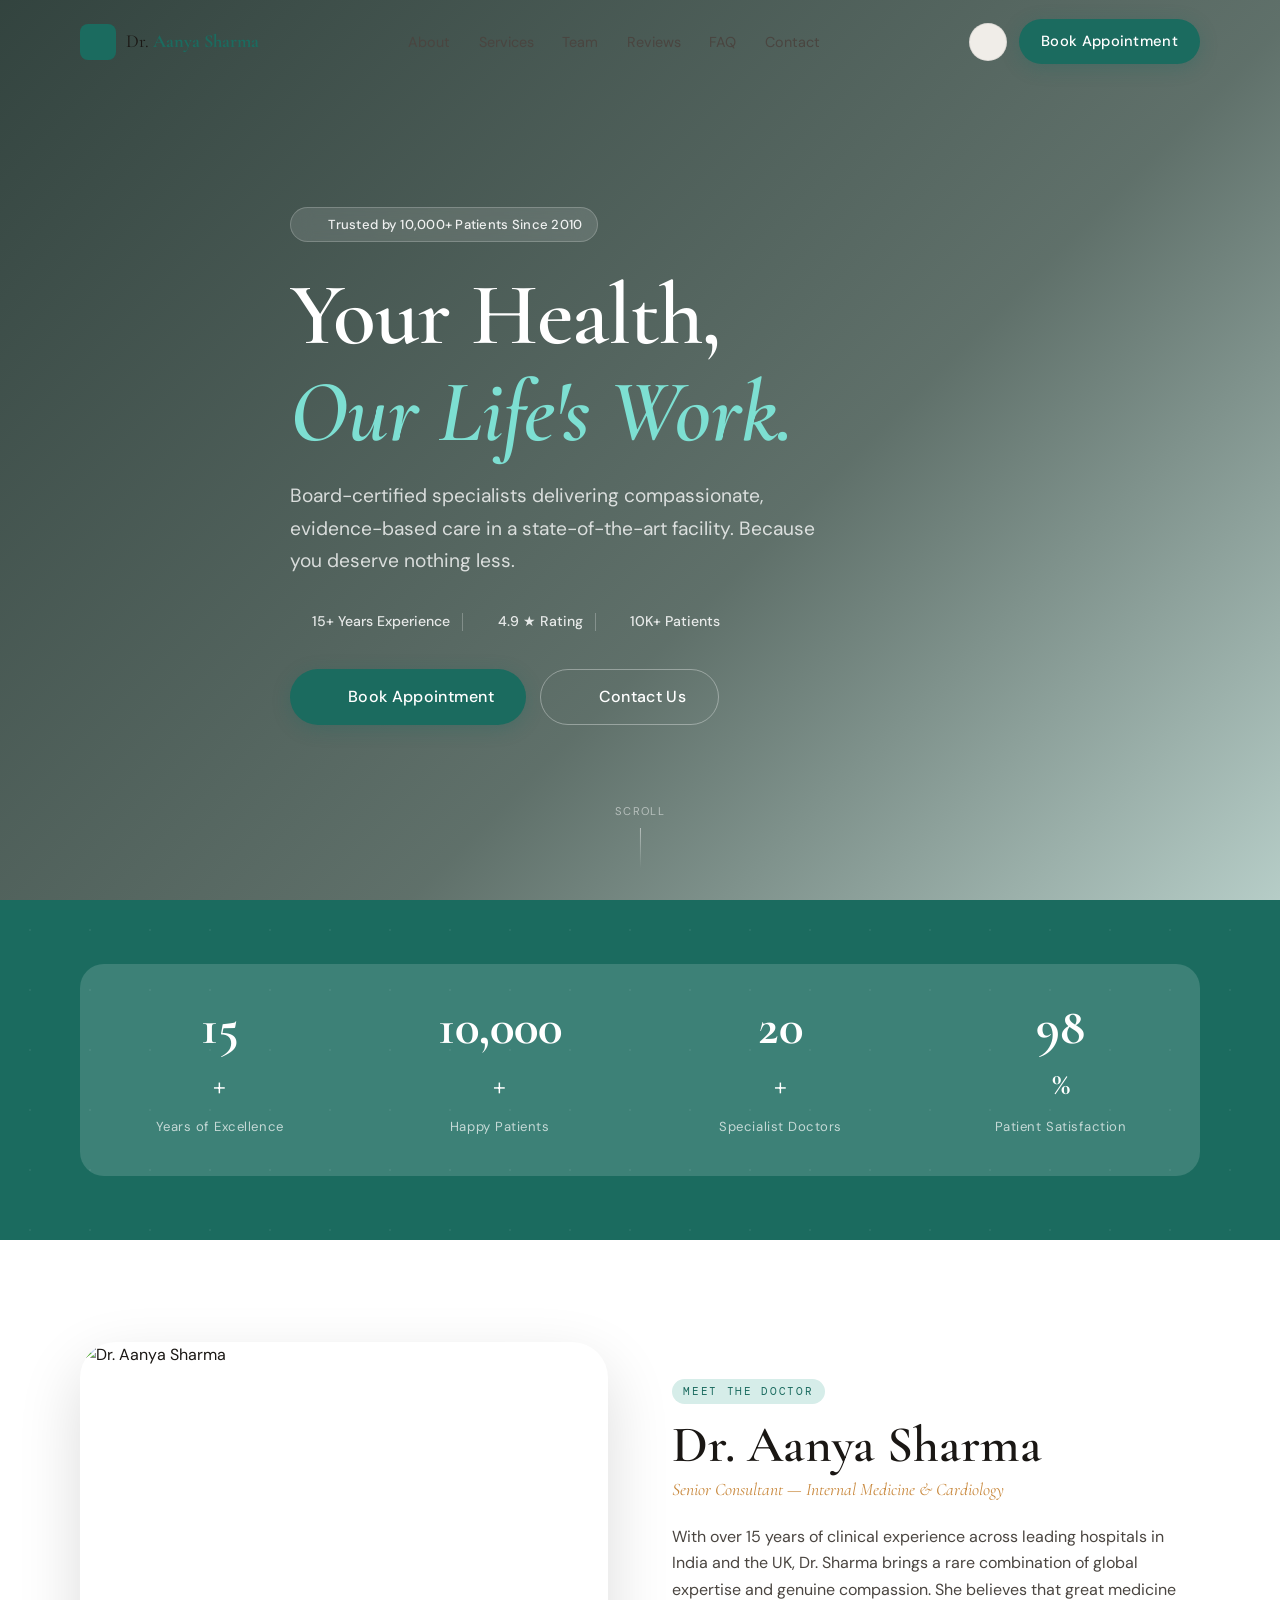
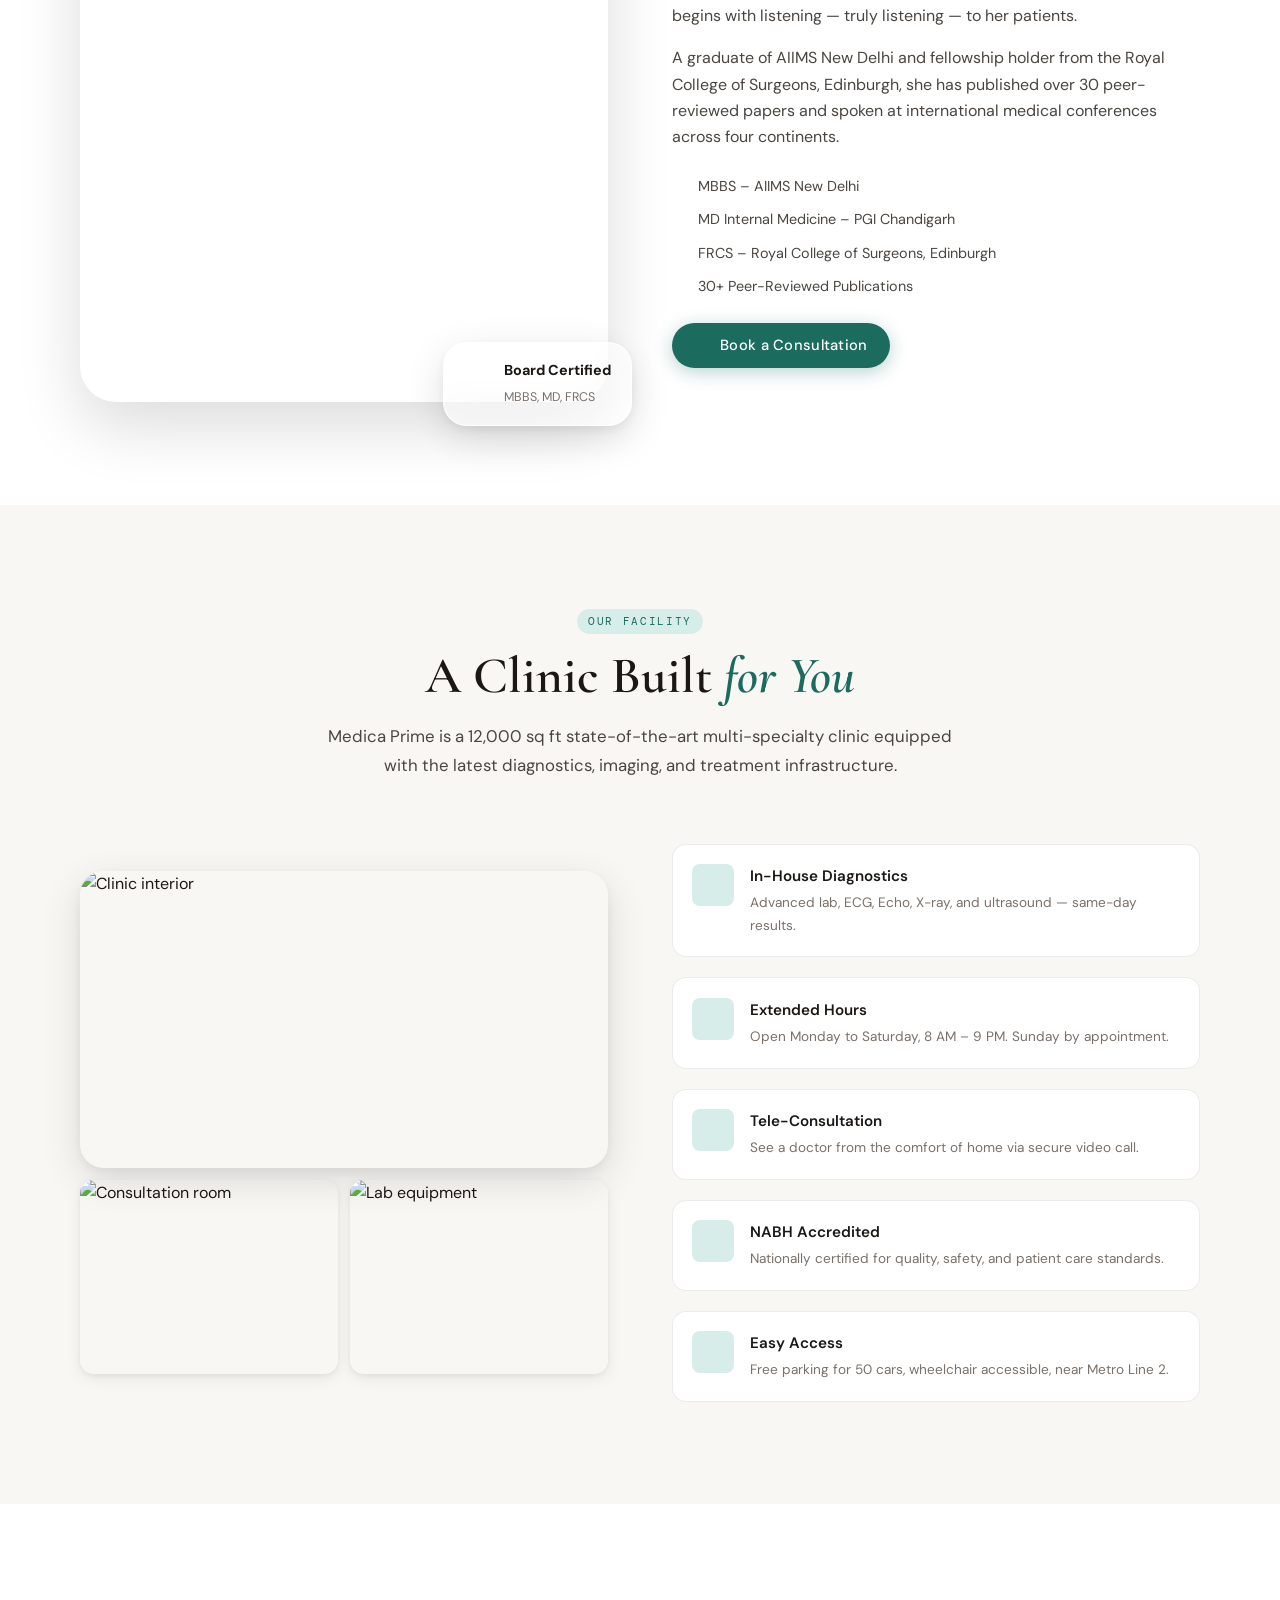
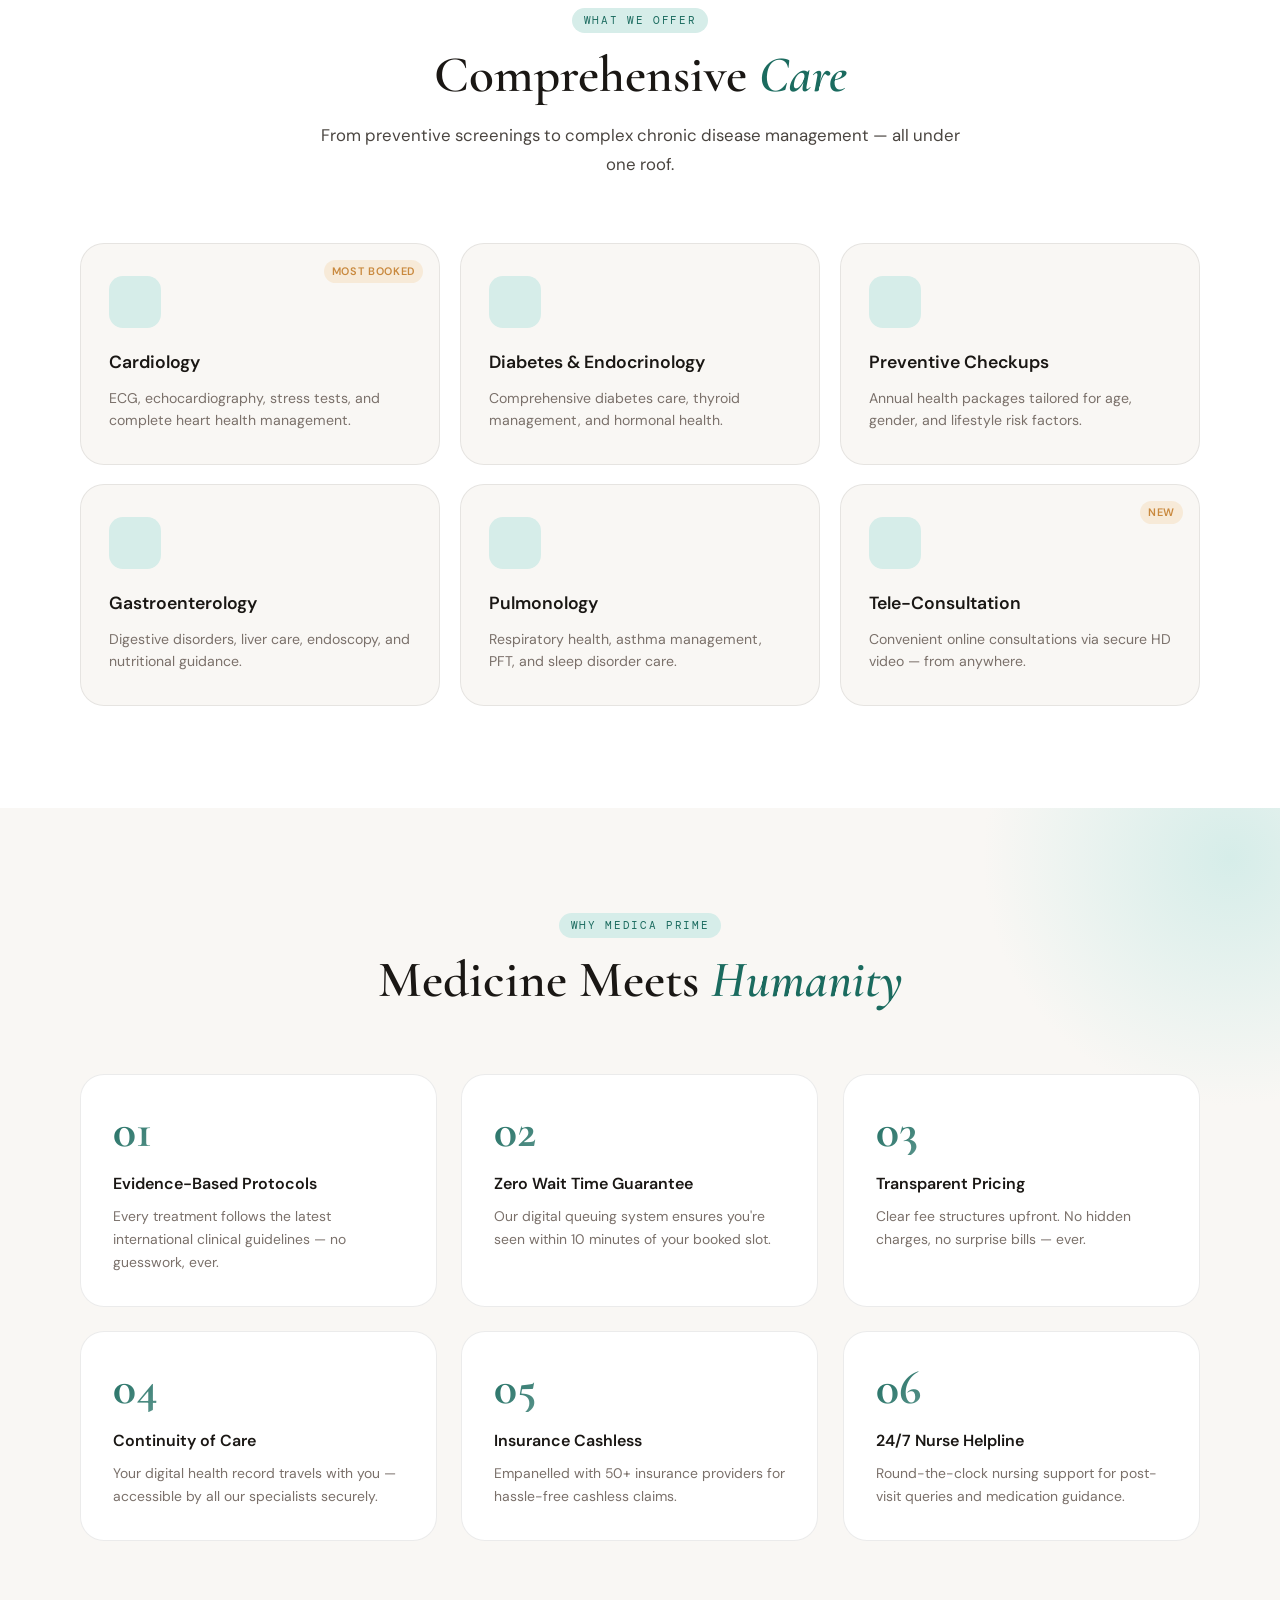
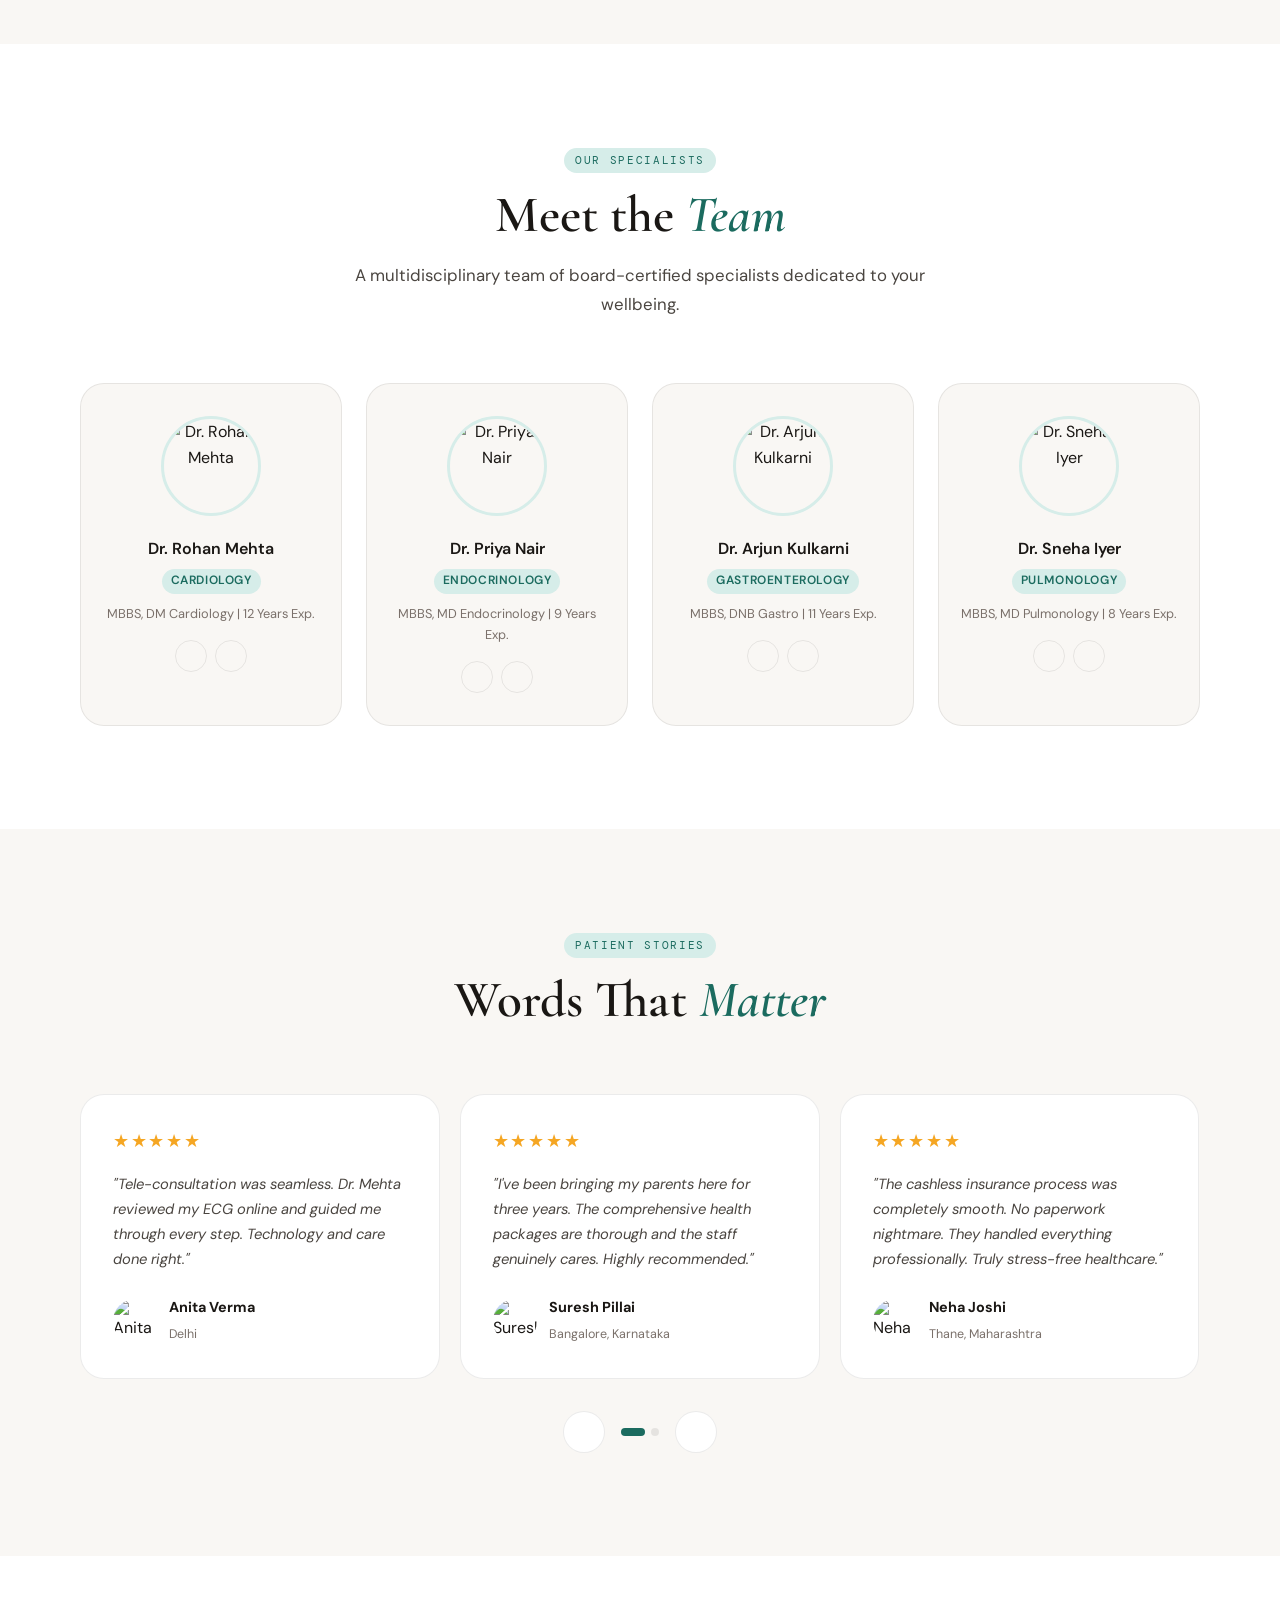
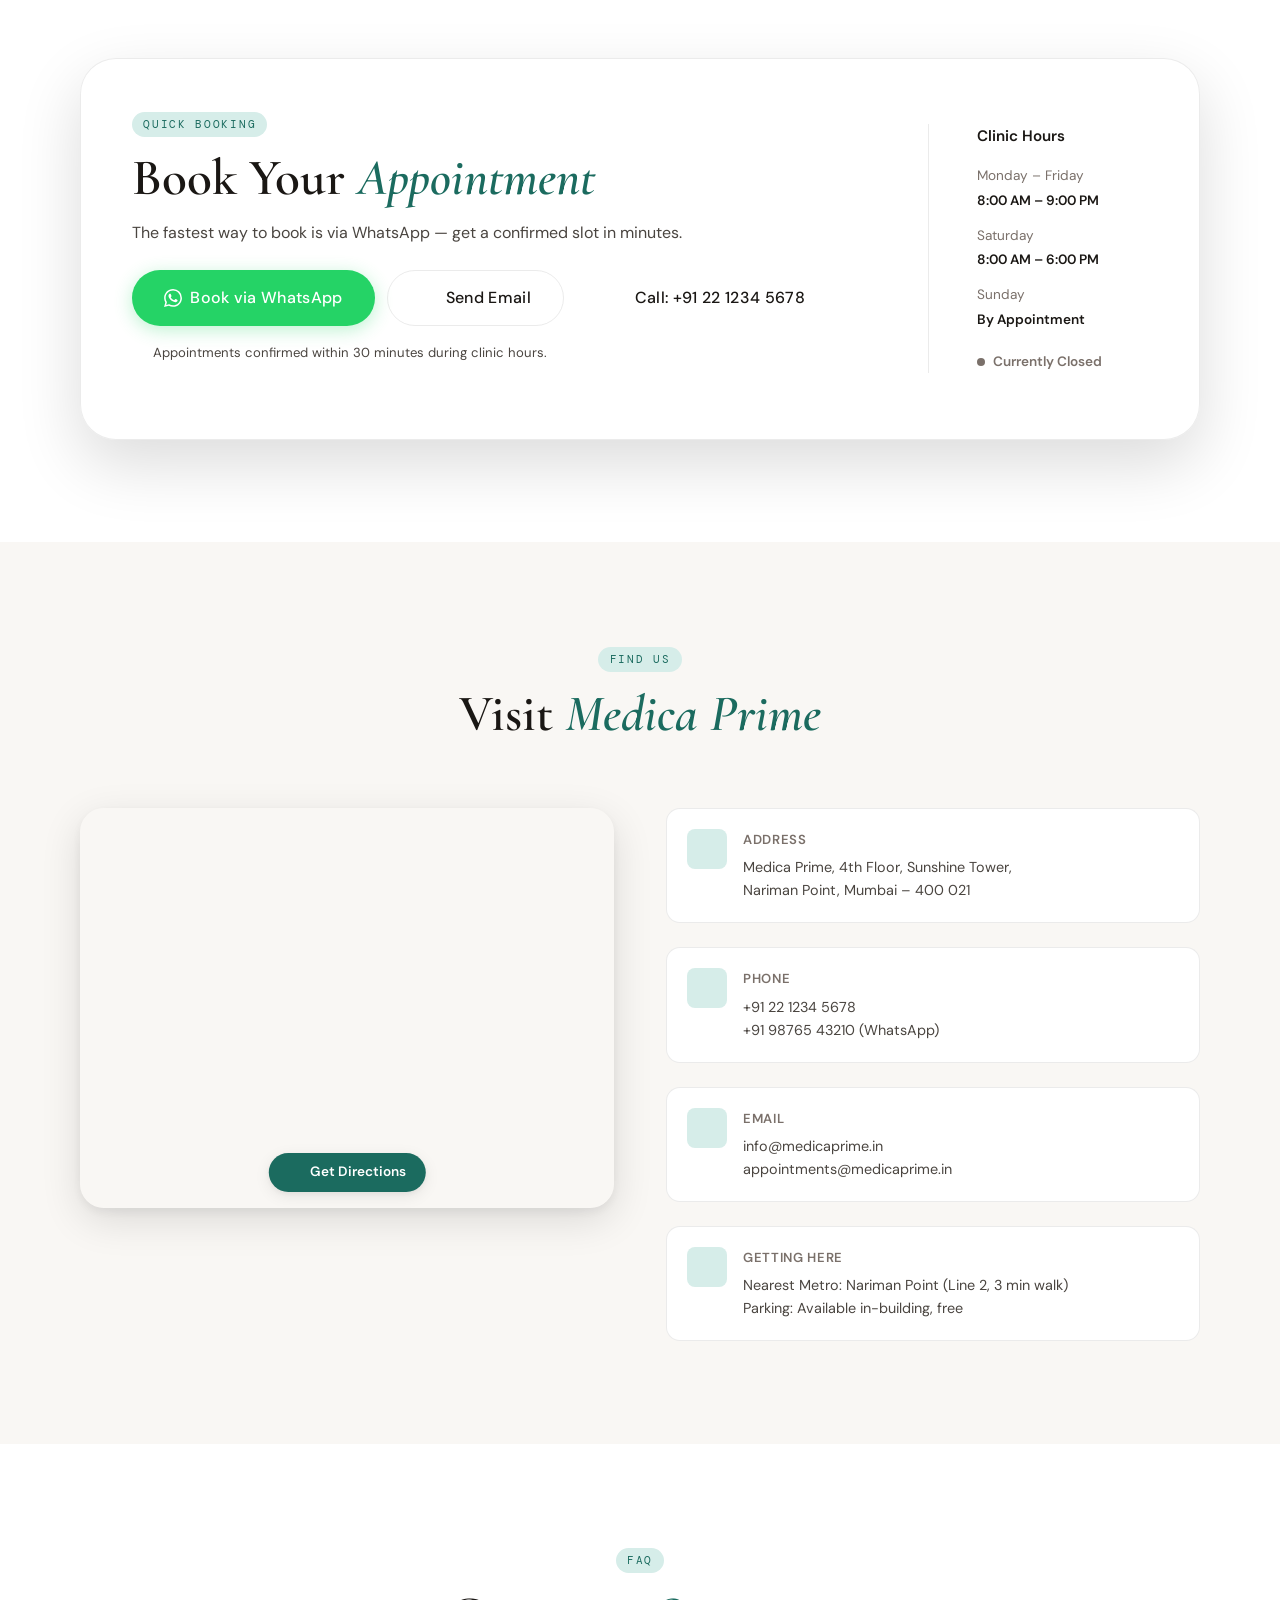
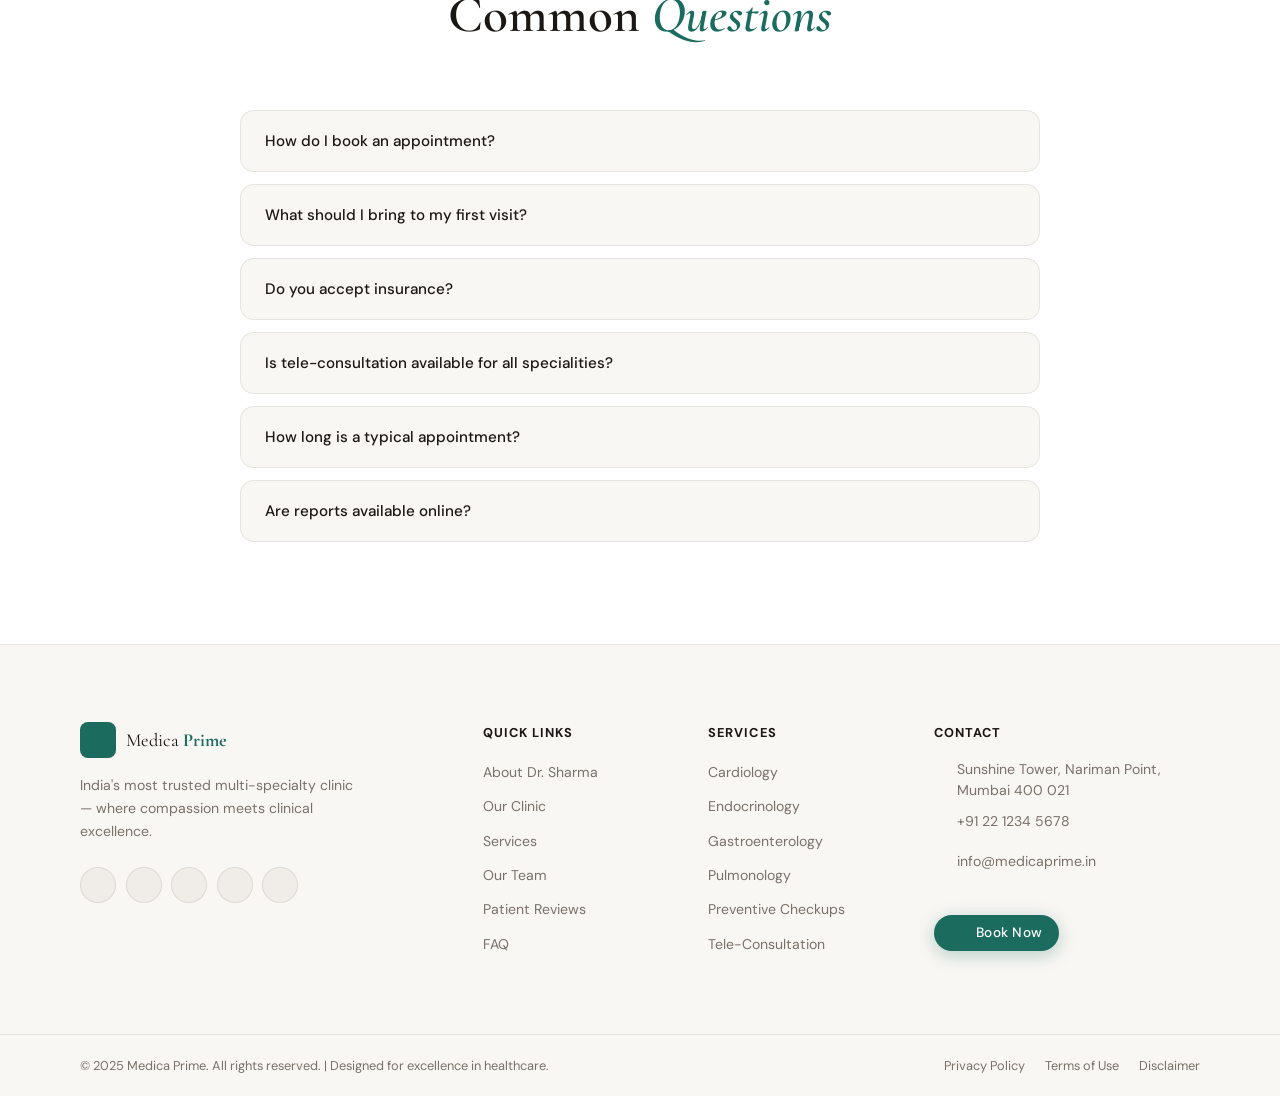
==== commit a030b221: "hero_video_updated" ====
--- a/indx.html
+++ b/indx.html
@@ -60,7 +60,7 @@
     <div class="hero-video-wrap">
       <video autoplay muted loop playsinline class="hero-video" aria-hidden="true" poster="https://images.unsplash.com/photo-1576091160550-2173dba999ef?w=1600&q=80">
         <!-- Replace src with your actual clinic video -->
-        <source src="https://www.w3schools.com/html/mov_bbb.mp4" type="video/mp4" />
+        <source src="assets/hero3.mp4" type="video/mp4" />
       </video>
       <div class="hero-overlay"></div>
     </div>
